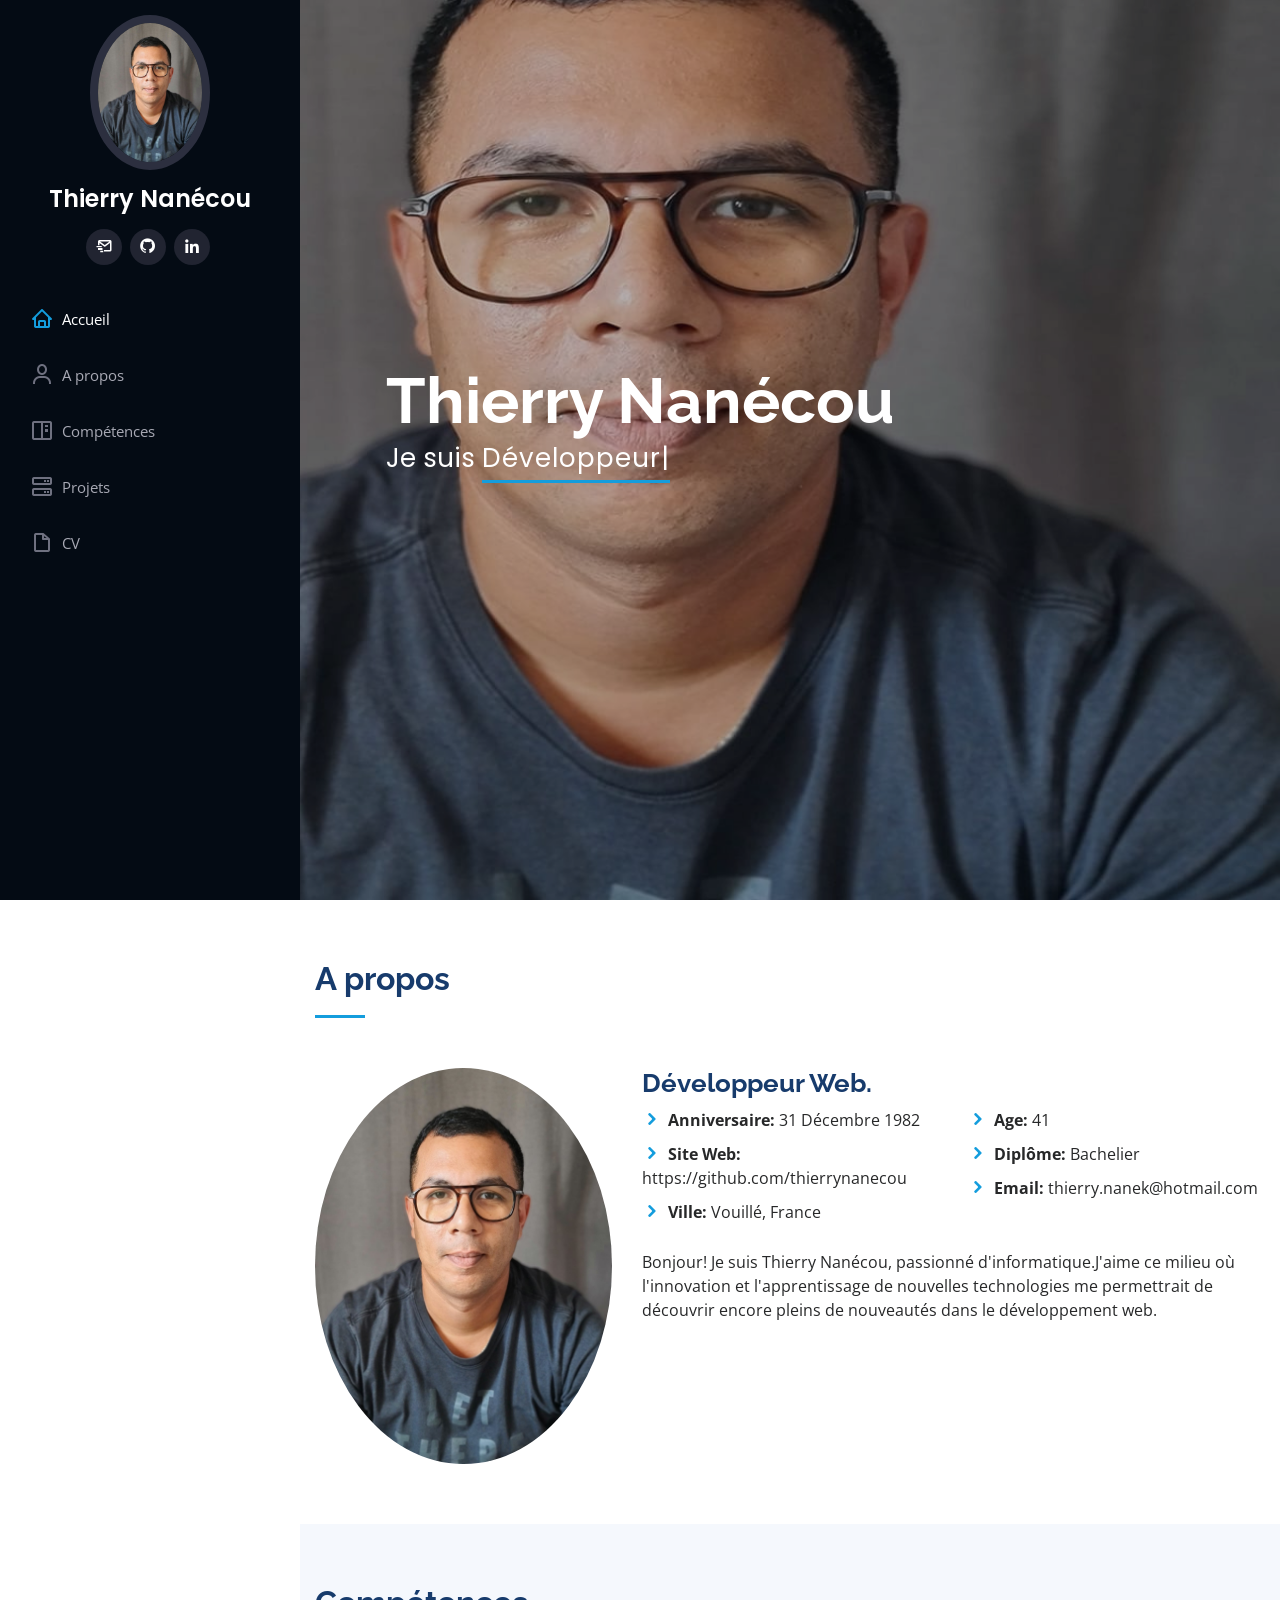
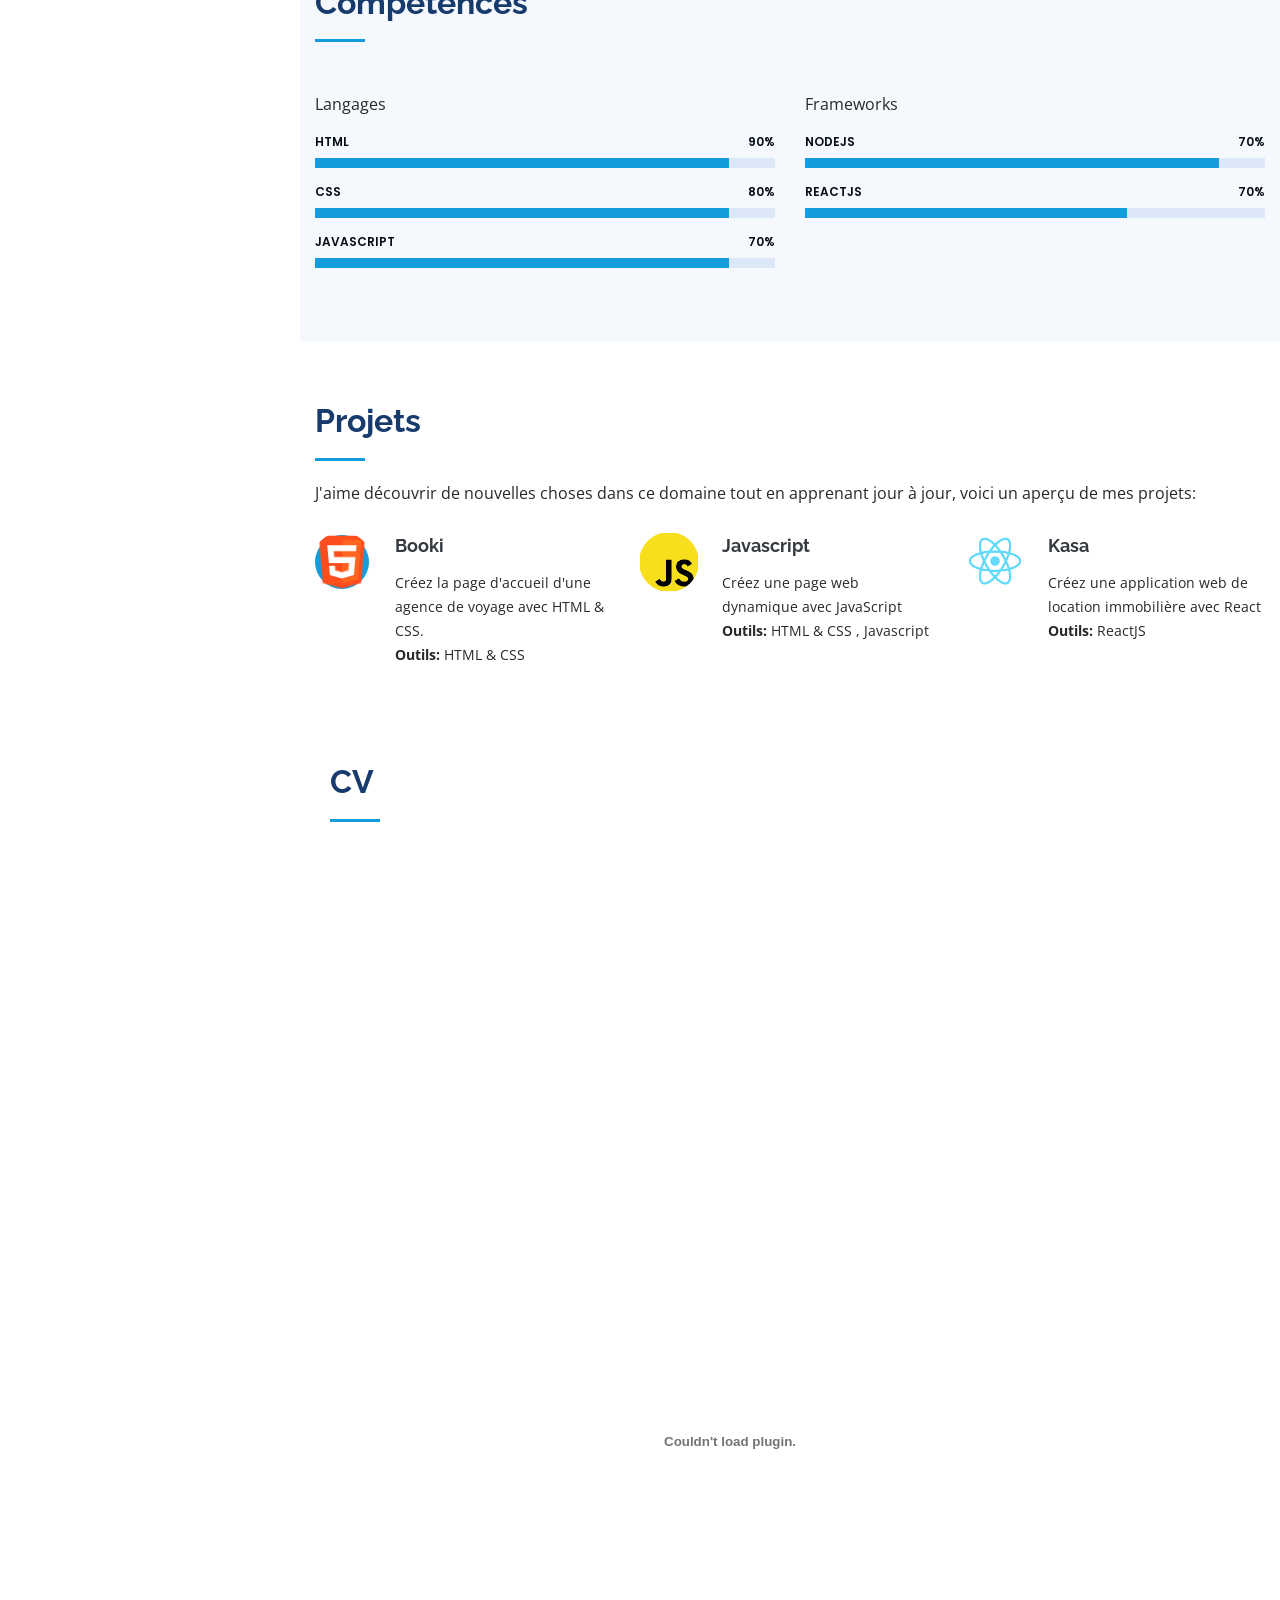
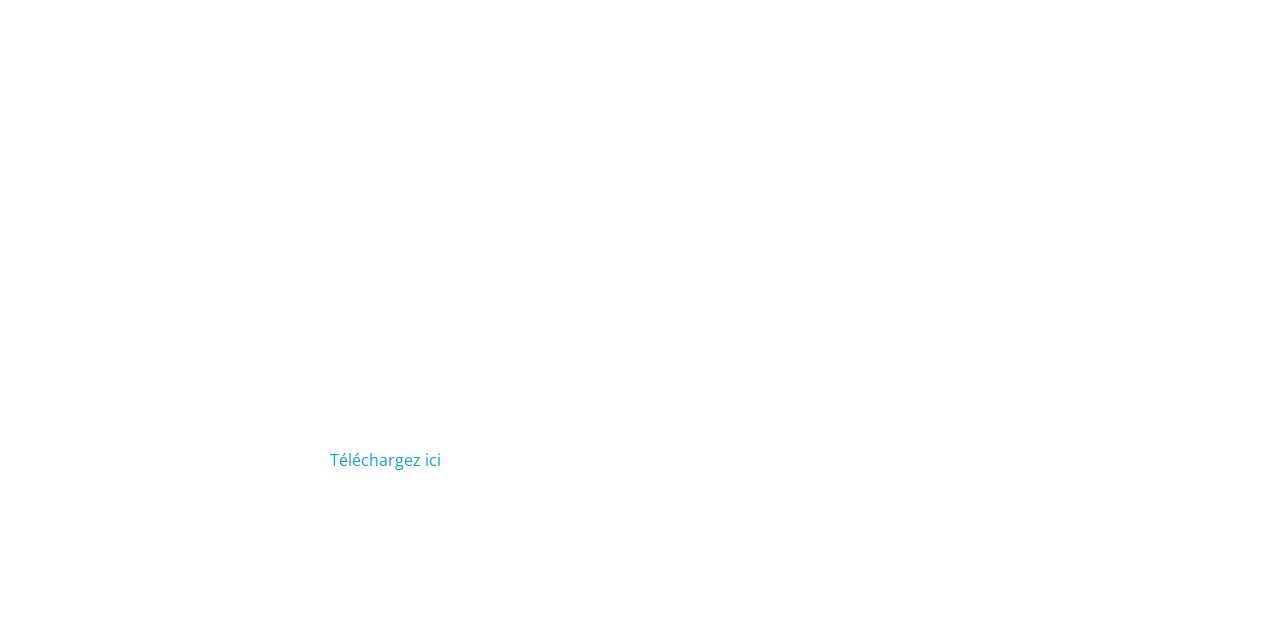
==== index.html @ a172c445 "Clean directory" ====
<!DOCTYPE html>
<html lang="fr">

<head>
  <meta charset="utf-8">
  <meta content="width=device-width, initial-scale=1.0" name="viewport">

  <title>Thierry Nanécou</title>
  <meta content="" name="description">
  <meta content="" name="keywords">

  <!-- Favicons -->
  <link href="assets/img/websvg.svg" rel="icon">
  <link href="assets/img/websiteicon.png" rel="apple-touch-icon">

  <!-- Google Fonts -->
  <link href="https://fonts.googleapis.com/css?family=Open+Sans:300,300i,400,400i,600,600i,700,700i|Raleway:300,300i,400,400i,500,500i,600,600i,700,700i|Poppins:300,300i,400,400i,500,500i,600,600i,700,700i" rel="stylesheet">

  <!-- Vendor CSS Files -->
  <link href="assets/vendor/bootstrap/css/bootstrap.min.css" rel="stylesheet">
  <link href="assets/vendor/icofont/icofont.min.css" rel="stylesheet">
  <link href="assets/vendor/boxicons/css/boxicons.min.css" rel="stylesheet">
  <link href="assets/vendor/venobox/venobox.css" rel="stylesheet">
  <link href="assets/vendor/owl.carousel/assets/owl.carousel.min.css" rel="stylesheet">
  <link href="assets/vendor/aos/aos.css" rel="stylesheet">

  <!-- Template Main CSS File -->
  <link href="assets/css/style.css" rel="stylesheet">


</head>

<body>

  <!-- ======= Mobile nav toggle button ======= -->
  <button type="button" class="mobile-nav-toggle d-xl-none"><i class="icofont-navigation-menu"></i></button>

  <!-- ======= Header ======= -->
  <header id="header">
    <div class="d-flex flex-column">

      <div class="profile">
        <img src="assets/img/photo-thierry.png" alt="" class="img-fluid rounded-circle">
        <h1 class="text-light"><a href="">Thierry Nanécou</a></h1>
        <div class="social-links mt-3 text-center">
          
          <a target="_blank" href="mailto:thierry.nanek@hotmail.com" class="instagram"><i class="bx bx-mail-send"></i></a>
          <a target="_blank" href="https://github.com/thierrynanecou" class="instagram"><i class="bx bxl-github"></i></a>
          <a target="_blank" href="www.linkedin.com/in/
          thierry-nanecou-5bab09167
          " class="linkedin"><i class="bx bxl-linkedin"></i></a>
        </div>
      </div>

      <nav class="nav-menu">
        <ul>
          <li class="active"><a href="#hero"><i class="bx bx-home"></i> <span>Accueil</span></a></li>
          <li><a href="#about"><i class="bx bx-user"></i> <span>A propos</span></a></li>
          <li><a href="#skills"><i class="bx bx-book-content"></i> <span>Compétences</span></a></li>
          <li><a href="#services"><i class="bx bx-server"></i> Projets</a></li>
          <li><a href="#resume"><i class="bx bx-file-blank"></i> <span>CV</span></a></li>

        </ul>
      </nav><!-- .nav-menu -->
      <button type="button" class="mobile-nav-toggle d-xl-none"><i class="icofont-navigation-menu"></i></button>

    </div>
  </header><!-- End Header -->

  <!-- ======= Hero Section ======= -->
  <section id="hero" class="d-flex flex-column justify-content-center align-items-center">
    <div class="hero-container" data-aos="fade-in">
      <h1>Thierry Nanécou</h1>
      <p>Je suis  <span class="typed" data-typed-items="Développeur"></span></p>
    </div>
  </section><!-- End Hero -->

  <main id="main">

    <!-- ======= About Section ======= -->
    <section id="about" class="about">
      <div class="container">

        <div class="section-title">
          <h2>A propos</h2>
          
        </div>

        <div class="row">
          <div class="col-lg-4" data-aos="fade-right">
            <img src="assets/img/photo-thierry.png" class="img-fluid" id="circleit" alt="">
          </div>
          <div class="col-lg-8 pt-4 pt-lg-0 content" data-aos="fade-left">
            <h3>Développeur Web.</h3>
         
            <div class="row">
              <div class="col-lg-6">
                <ul>
                  <li><i class="icofont-rounded-right"></i> <strong>Anniversaire:</strong> 31 Décembre 1982</li>
                  <li><i class="icofont-rounded-right"></i> <strong>Site Web:</strong> https://github.com/thierrynanecou </li>
                  <li><i class="icofont-rounded-right"></i> <strong>Ville:</strong> Vouillé, France</li>
                </ul>
              </div>
              <div class="col-lg-6">
                <ul>
                  <li><i class="icofont-rounded-right"></i> <strong>Age:</strong> 41</li>
                  <li><i class="icofont-rounded-right"></i> <strong>Diplôme:</strong> Bachelier</li>
                  <li><i class="icofont-rounded-right"></i> <strong>Email:</strong> thierry.nanek@hotmail.com</li>
                </ul>
              </div>
            </div>
            <p>Bonjour! Je suis Thierry Nanécou, passionné d'informatique.J'aime ce milieu où l'innovation et l'apprentissage de nouvelles technologies me permettrait de découvrir encore pleins de nouveautés dans le développement web.</p>
          </div>
        </div>

      </div>
    </section><!-- End About Section -->


    <!-- ======= Skills Section ======= -->
    <section id="skills" class="skills section-bg">
      <div class="container">

        <div class="section-title">
          <h2>Compétences</h2>
        </div>

        <div class="row skills-content">

          <div class="col-lg-6" data-aos="fade-up">
            <p>Langages</p>

            <div class="progress">
              <span class="skill">HTML <i class="val">90%</i></span>
              <div class="progress-bar-wrap">
                <div class="progress-bar" role="progressbar" aria-valuenow="90" aria-valuemin="0" aria-valuemax="100"></div>
              </div>
            </div>

            <div class="progress">
              <span class="skill">CSS <i class="val">80%</i></span>
              <div class="progress-bar-wrap">
                <div class="progress-bar" role="progressbar" aria-valuenow="90" aria-valuemin="0" aria-valuemax="100"></div>
              </div>
            </div>
            
            <div class="progress">
              <span class="skill">Javascript <i class="val">70%</i></span>
              <div class="progress-bar-wrap">
                <div class="progress-bar" role="progressbar" aria-valuenow="90" aria-valuemin="0" aria-valuemax="100"></div>
              </div>
            </div>

            
          </div>

          <div class="col-lg-6" data-aos="fade-up" data-aos-delay="100">
            <p>Frameworks</p>

            <div class="progress">
              <span class="skill">NodeJS <i class="val">70%</i></span>
              <div class="progress-bar-wrap">
                <div class="progress-bar" role="progressbar" aria-valuenow="90" aria-valuemin="0" aria-valuemax="100"></div>
              </div>
            </div>

            <div class="progress">
              <span class="skill">ReactJS <i class="val">70%</i></span>
              <div class="progress-bar-wrap">
                <div class="progress-bar" role="progressbar" aria-valuenow="70" aria-valuemin="0" aria-valuemax="100"></div>
              </div>
            </div>

           

          </div>

        </div>

      </div>
    </section><!-- End Skills Section -->

    <!-- ======= Services Section ======= -->
    <section id="services" class="services">
      <div class="container">

        <div class="section-title">
          <h2>Projets</h2>
          <p>J'aime découvrir de nouvelles choses dans ce domaine tout en apprenant jour à jour, voici un aperçu de mes projets:</p>
        </div>

        <div class="row">
          <div class="col-lg-4 col-md-6 icon-box" data-aos="fade-up">
            <div class="icon"><img src="./assets/img/projecticons/html.png" height="60px" width="60px"></div>
            <h4 class="title"><a target="_blank" href="https://github.com/thierrynanecou/Booki.git">Booki</a></h4>
            <p class="description">Créez la page d'accueil d'une agence de voyage avec HTML & CSS. 
              <br>
              <b>Outils:</b> HTML & CSS
              <br>
            </p>  

          </div>
          <div class="col-lg-4 col-md-6 icon-box" data-aos="fade-up" data-aos-delay="100">
            <div class="icon"><img src="./assets/img/projecticons/js.png" height="60px" width="60px"></div>
            <h4 class="title"><a target="_blank" href="https://github.com/thierrynanecou/SophieBluel.git">Javascript</a></h4>
            <p class="description">Créez une page web dynamique avec JavaScript
              <br>
              <b>Outils:</b> HTML & CSS , Javascript
              <br>
            </p>

          </div>
          <div class="col-lg-4 col-md-6 icon-box" data-aos="fade-up" data-aos-delay="500">
            <div class="icon"><img src="./assets/img/projecticons/react.png" height="60px" width="60px"></div>
            <h4 class="title"><a target="_blank" href="https://github.com/thierrynanecou/Kasa.git">Kasa</a></h4>
            <p class="description">Créez une application web de location immobilière avec React
              <br>
              <b>Outils:</b> ReactJS
              <br>
            </p>
          
          
          
          
        </div>

      </div>

     <!-- ======= Resume Section ======= -->
     <section id="resume" class="resume">
      <div class="container">

        <div class="section-title">
          <h2>CV</h2>
          <embed src="./assets/CV THIERRY.pdf" width="800px" height="1200px" />
          <p><a href="./assets/CV THIERRY.pdf" download="CV_THIERRY">Téléchargez ici</a></p>
        </div>
      </div>
    </section><!-- End Resume Section -->


  </main><!-- End #main -->

 

  <a href="#" class="back-to-top"><i class="icofont-simple-up"></i></a>

  <!-- Vendor JS Files -->
  <script src="assets/vendor/jquery/jquery.min.js"></script>
  <script src="assets/vendor/bootstrap/js/bootstrap.bundle.min.js"></script>
  <script src="assets/vendor/jquery.easing/jquery.easing.min.js"></script>
  <script src="assets/vendor/php-email-form/validate.js"></script>
  <script src="assets/vendor/waypoints/jquery.waypoints.min.js"></script>
  <script src="assets/vendor/counterup/counterup.min.js"></script>
  <script src="assets/vendor/isotope-layout/isotope.pkgd.min.js"></script>
  <script src="assets/vendor/venobox/venobox.min.js"></script>
  <script src="assets/vendor/owl.carousel/owl.carousel.min.js"></script>
  <script src="assets/vendor/typed.js/typed.min.js"></script>
  <script src="assets/vendor/aos/aos.js"></script>

  <!-- Template Main JS File -->
  <script src="assets/js/main.js"></script>

</body>

</html>
---- assets/css/style.css ----
/**
* Template Name: iPortfolio - v1.5.0
* Template URL: https://bootstrapmade.com/iportfolio-bootstrap-portfolio-websites-template/
* Author: BootstrapMade.com
* License: https://bootstrapmade.com/license/
*/

/*--------------------------------------------------------------
# General
--------------------------------------------------------------*/
body {
  font-family: "Open Sans", sans-serif;
  color: #272829;
}

.icon img{
  border-radius: 50%;
}

#circleit{
  border-radius: 50%;
}

a {
  color: #149ddd;
}

a:hover {
  color: #37b3ed;
  text-decoration: none;
}

h1, h2, h3, h4, h5, h6 {
  font-family: "Raleway", sans-serif;
}

/*--------------------------------------------------------------
# Back to top button
--------------------------------------------------------------*/
.back-to-top {
  position: fixed;
  display: none;
  width: 40px;
  height: 40px;
  border-radius: 50px;
  right: 15px;
  bottom: 15px;
  background: #149ddd;
  color: #fff;
  transition: display 0.5s ease-in-out;
  z-index: 99999;
}

.back-to-top i {
  font-size: 24px;
  position: absolute;
  top: 7px;
  left: 8px;
}

.back-to-top:hover {
  color: #fff;
  background: #2eafec;
  transition: background 0.2s ease-in-out;
}

/*--------------------------------------------------------------
# Header
--------------------------------------------------------------*/
#header {
  position: fixed;
  top: 0;
  left: 0;
  bottom: 0;
  width: 300px;
  transition: all ease-in-out 0.5s;
  z-index: 9997;
  transition: all 0.5s;
  padding: 0 15px;
  background: #040b14;
  overflow-y: auto;
}

#header .profile img {
  margin: 15px auto;
  display: block;
  width: 120px;
  border: 8px solid #2c2f3f;
}

#header .profile h1 {
  font-size: 24px;
  margin: 0;
  padding: 0;
  font-weight: 600;
  -moz-text-align-last: center;
  text-align-last: center;
  font-family: "Poppins", sans-serif;
}

#header .profile h1 a, #header .profile h1 a:hover {
  color: #fff;
  text-decoration: none;
}

#header .profile .social-links a {
  font-size: 18px;
  display: inline-block;
  background: #212431;
  color: #fff;
  line-height: 1;
  padding: 8px 0;
  margin-right: 4px;
  border-radius: 50%;
  text-align: center;
  width: 36px;
  height: 36px;
  transition: 0.3s;
}

#header .profile .social-links a:hover {
  background: #149ddd;
  color: #fff;
  text-decoration: none;
}

#main {
  margin-left: 300px;
}

@media (max-width: 1199px) {
  #header {
    left: -300px;
  }
  #main {
    margin-left: 0;
  }
}

/*--------------------------------------------------------------
# Navigation Menu
--------------------------------------------------------------*/
/* Desktop Navigation */
.nav-menu {
  padding-top: 30px;
}

.nav-menu * {
  margin: 0;
  padding: 0;
  list-style: none;
}

.nav-menu > ul > li {
  position: relative;
  white-space: nowrap;
}

.nav-menu a {
  display: flex;
  align-items: center;
  color: #a8a9b4;
  padding: 12px 15px;
  margin-bottom: 8px;
  transition: 0.3s;
  font-size: 15px;
}

.nav-menu a i {
  font-size: 24px;
  padding-right: 8px;
  color: #6f7180;
}

.nav-menu a:hover, .nav-menu .active > a, .nav-menu li:hover > a {
  text-decoration: none;
  color: #fff;
}

.nav-menu a:hover i, .nav-menu .active > a i, .nav-menu li:hover > a i {
  color: #149ddd;
}

/* Mobile Navigation */
.mobile-nav-toggle {
  position: fixed;
  right: 15px;
  top: 15px;
  z-index: 9998;
  border: 0;
  background: none;
  font-size: 24px;
  transition: all 0.4s;
  outline: none !important;
  line-height: 1;
  cursor: pointer;
  text-align: right;
}

.mobile-nav-toggle i {
  color: #149ddd;
}

.mobile-nav-active {
  overflow: hidden;
}

.mobile-nav-active #header {
  left: 0;
}

.mobile-nav-active .mobile-nav-toggle i {
  color: #fff;
}

/*--------------------------------------------------------------
# Hero Section
--------------------------------------------------------------*/
#hero {
  width: 100%;
  height: 100vh;
  background: url("../img/photo-thierry2.png") top center;
  background-position: center;
  background-repeat: no-repeat;
  background-size: cover;
}

#hero:before {
  content: "";
  background: rgba(5, 13, 24, 0.3);
  position: absolute;
  bottom: 0;
  top: 0;
  left: 0;
  right: 0;
  z-index: 1;
}

#hero .hero-container {
  position: relative;
  z-index: 2;
  min-width: 300px;
}

#hero h1 {
  margin: 0 0 10px 0;
  font-size: 64px;
  font-weight: 700;
  line-height: 56px;
  color: #fff;
}

#hero p {
  color: #fff;
  margin-bottom: 50px;
  font-size: 26px;
  font-family: "Poppins", sans-serif;
}

#hero p span {
  color: #fff;
  padding-bottom: 4px;
  letter-spacing: 1px;
  border-bottom: 3px solid #149ddd;
}

@media (min-width: 1024px) {
  #hero {
    background-attachment: fixed;
  }
}

@media (max-width: 768px) {
  #hero h1 {
    font-size: 28px;
    line-height: 36px;
  }
  #hero h2 {
    font-size: 18px;
    line-height: 24px;
    margin-bottom: 30px;
  }
}

/*--------------------------------------------------------------
# Sections General
--------------------------------------------------------------*/
section {
  padding: 60px 0;
  overflow: hidden;
}

.section-bg {
  background: #f5f8fd;
}

.section-title {
  padding-bottom: 30px;
}

.section-title h2 {
  font-size: 32px;
  font-weight: bold;
  margin-bottom: 20px;
  padding-bottom: 20px;
  position: relative;
  color: #173b6c;
}

.section-title h2::after {
  content: '';
  position: absolute;
  display: block;
  width: 50px;
  height: 3px;
  background: #149ddd;
  bottom: 0;
  left: 0;
}

.section-title p {
  margin-bottom: 0;
}

/*--------------------------------------------------------------
# About
--------------------------------------------------------------*/
.about .content h3 {
  font-weight: 700;
  font-size: 26px;
  color: #173b6c;
}

.about .content ul {
  list-style: none;
  padding: 0;
}

.about .content ul li {
  padding-bottom: 10px;
}

.about .content ul i {
  font-size: 20px;
  padding-right: 2px;
  color: #149ddd;
}

.about .content p:last-child {
  margin-bottom: 0;
}

/*--------------------------------------------------------------
# Facts
--------------------------------------------------------------*/
.facts {
  padding-bottom: 30px;
}

.facts .count-box {
  padding: 30px;
  width: 100%;
}

.facts .count-box i {
  display: block;
  font-size: 44px;
  color: #149ddd;
  float: left;
}

.facts .count-box span {
  font-size: 48px;
  line-height: 40px;
  display: block;
  font-weight: 700;
  color: #050d18;
  margin-left: 60px;
}

.facts .count-box p {
  padding: 15px 0 0 0;
  margin: 0 0 0 60px;
  font-family: "Raleway", sans-serif;
  font-size: 14px;
  color: #122f57;
}

.facts .count-box a {
  font-weight: 600;
  display: block;
  margin-top: 20px;
  color: #122f57;
  font-size: 15px;
  font-family: "Poppins", sans-serif;
  transition: ease-in-out 0.3s;
}

.facts .count-box a:hover {
  color: #1f5297;
}

/*--------------------------------------------------------------
# Akills
--------------------------------------------------------------*/
.skills .progress {
  height: 50px;
  display: block;
  background: none;
}

.skills .progress .skill {
  padding: 10px 0;
  margin: 0 0 6px 0;
  text-transform: uppercase;
  display: block;
  font-weight: 600;
  font-family: "Poppins", sans-serif;
  color: #050d18;
}

.skills .progress .skill .val {
  float: right;
  font-style: normal;
}

.skills .progress-bar-wrap {
  background: #dce8f8;
}

.skills .progress-bar {
  width: 1px;
  height: 10px;
  transition: .9s;
  background-color: #149ddd;
}

/*--------------------------------------------------------------
# Resume
--------------------------------------------------------------*/
.resume .resume-title {
  font-size: 26px;
  font-weight: 700;
  margin-top: 20px;
  margin-bottom: 20px;
  color: #050d18;
}

.resume .resume-item {
  padding: 0 0 20px 20px;
  margin-top: -2px;
  border-left: 2px solid #1f5297;
  position: relative;
}

.resume .resume-item h4 {
  line-height: 18px;
  font-size: 18px;
  font-weight: 600;
  text-transform: uppercase;
  font-family: "Poppins", sans-serif;
  color: #050d18;
  margin-bottom: 10px;
}

.resume .resume-item h5 {
  font-size: 16px;
  background: #e4edf9;
  padding: 5px 15px;
  display: inline-block;
  font-weight: 600;
  margin-bottom: 10px;
}

.resume .resume-item ul {
  padding-left: 20px;
}

.resume .resume-item ul li {
  padding-bottom: 10px;
}

.resume .resume-item:last-child {
  padding-bottom: 0;
}

.resume .resume-item::before {
  content: "";
  position: absolute;
  width: 16px;
  height: 16px;
  border-radius: 50px;
  left: -9px;
  top: 0;
  background: #fff;
  border: 2px solid #1f5297;
}

/*--------------------------------------------------------------
# Portfolio
--------------------------------------------------------------*/
.portfolio .portfolio-item {
  margin-bottom: 30px;
}

.portfolio #portfolio-flters {
  padding: 0;
  margin: 0 auto 35px auto;
  list-style: none;
  text-align: center;
  background: #fff;
  border-radius: 50px;
  padding: 2px 15px;
}

.portfolio #portfolio-flters li {
  cursor: pointer;
  display: inline-block;
  padding: 10px 15px 8px 15px;
  font-size: 14px;
  font-weight: 600;
  line-height: 1;
  text-transform: uppercase;
  color: #272829;
  margin-bottom: 5px;
  transition: all 0.3s ease-in-out;
}

.portfolio #portfolio-flters li:hover, .portfolio #portfolio-flters li.filter-active {
  color: #149ddd;
}

.portfolio #portfolio-flters li:last-child {
  margin-right: 0;
}

.portfolio .portfolio-wrap {
  transition: 0.3s;
  position: relative;
  overflow: hidden;
  z-index: 1;
}

.portfolio .portfolio-wrap::before {
  content: "";
  background: rgba(255, 255, 255, 0.5);
  position: absolute;
  left: 0;
  right: 0;
  top: 0;
  bottom: 0;
  transition: all ease-in-out 0.3s;
  z-index: 2;
  opacity: 0;
}

.portfolio .portfolio-wrap .portfolio-links {
  opacity: 1;
  left: 0;
  right: 0;
  bottom: -60px;
  z-index: 3;
  position: absolute;
  transition: all ease-in-out 0.3s;
  display: flex;
  justify-content: center;
}

.portfolio .portfolio-wrap .portfolio-links a {
  color: #fff;
  font-size: 28px;
  text-align: center;
  background: rgba(20, 157, 221, 0.75);
  transition: 0.3s;
  width: 50%;
}

.portfolio .portfolio-wrap .portfolio-links a:hover {
  background: rgba(20, 157, 221, 0.95);
}

.portfolio .portfolio-wrap .portfolio-links a + a {
  border-left: 1px solid #37b3ed;
}

.portfolio .portfolio-wrap:hover::before {
  top: 0;
  left: 0;
  right: 0;
  bottom: 0;
  opacity: 1;
}

.portfolio .portfolio-wrap:hover .portfolio-links {
  opacity: 1;
  bottom: 0;
}

/*--------------------------------------------------------------
# Services
--------------------------------------------------------------*/
.services .icon-box {
  margin-bottom: 20px;
}

.services .icon {
  float: left;
  display: flex;
  align-items: center;
  justify-content: center;
  width: 54px;
  height: 54px;
  background: #149ddd;
  border-radius: 50%;
  transition: 0.5s;
  border: 1px solid #149ddd;
}

.services .icon i {
  color: #fff;
  font-size: 24px;
}

.services .icon-box:hover .icon {
  background: #fff;
}

.services .icon-box:hover .icon i {
  color: #149ddd;
}

.services .title {
  margin-left: 80px;
  font-weight: 700;
  margin-bottom: 15px;
  font-size: 18px;
}

.services .title a {
  color: #343a40;
}

.services .title a:hover {
  color: #149ddd;
}

.services .description {
  margin-left: 80px;
  line-height: 24px;
  font-size: 14px;
}

/*--------------------------------------------------------------
# Testimonials
--------------------------------------------------------------*/
.testimonials .testimonial-item {
  box-sizing: content-box;
  text-align: center;
  min-height: 320px;
}

.testimonials .testimonial-item .testimonial-img {
  width: 90px;
  border-radius: 50%;
  margin: 0 auto;
}

.testimonials .testimonial-item h3 {
  font-size: 18px;
  font-weight: bold;
  margin: 10px 0 5px 0;
  color: #111;
}

.testimonials .testimonial-item h4 {
  font-size: 14px;
  color: #999;
  margin: 0;
}

.testimonials .testimonial-item .quote-icon-left, .testimonials .testimonial-item .quote-icon-right {
  color: #c3e8fa;
  font-size: 26px;
}

.testimonials .testimonial-item .quote-icon-left {
  display: inline-block;
  left: -5px;
  position: relative;
}

.testimonials .testimonial-item .quote-icon-right {
  display: inline-block;
  right: -5px;
  position: relative;
  top: 10px;
}

.testimonials .testimonial-item p {
  font-style: italic;
  margin: 0 15px 15px 15px;
  padding: 20px;
  background: #fff;
  position: relative;
  margin-bottom: 35px;
  border-radius: 6px;
  box-shadow: 0px 2px 15px rgba(0, 0, 0, 0.1);
}

.testimonials .testimonial-item p::after {
  content: "";
  width: 0;
  height: 0;
  border-top: 20px solid #fff;
  border-right: 20px solid transparent;
  border-left: 20px solid transparent;
  position: absolute;
  bottom: -20px;
  left: calc(50% - 20px);
}

.testimonials .owl-nav, .testimonials .owl-dots {
  margin-top: 5px;
  text-align: center;
}

.testimonials .owl-dot {
  display: inline-block;
  margin: 0 5px;
  width: 12px;
  height: 12px;
  border-radius: 50%;
  background-color: #ddd !important;
}

.testimonials .owl-dot.active {
  background-color: #149ddd !important;
}

@media (max-width: 767px) {
  .testimonials {
    margin: 30px 10px;
  }
}

/*--------------------------------------------------------------
# Contact
--------------------------------------------------------------*/
.contact {
  padding-bottom: 130px;
}

.contact .info {
  padding: 30px;
  background: #fff;
  width: 100%;
  box-shadow: 0 0 24px 0 rgba(0, 0, 0, 0.12);
}

.contact .info i {
  font-size: 20px;
  color: #149ddd;
  float: left;
  width: 44px;
  height: 44px;
  background: #dff3fc;
  display: flex;
  justify-content: center;
  align-items: center;
  border-radius: 50px;
  transition: all 0.3s ease-in-out;
}

.contact .info h4 {
  padding: 0 0 0 60px;
  font-size: 22px;
  font-weight: 600;
  margin-bottom: 5px;
  color: #050d18;
}

.contact .info p {
  padding: 0 0 10px 60px;
  margin-bottom: 20px;
  font-size: 14px;
  color: #173b6c;
}

.contact .info .email p {
  padding-top: 5px;
}

.contact .info .social-links {
  padding-left: 60px;
}

.contact .info .social-links a {
  font-size: 18px;
  display: inline-block;
  background: #333;
  color: #fff;
  line-height: 1;
  padding: 8px 0;
  border-radius: 50%;
  text-align: center;
  width: 36px;
  height: 36px;
  transition: 0.3s;
  margin-right: 10px;
}

.contact .info .social-links a:hover {
  background: #149ddd;
  color: #fff;
}

.contact .info .email:hover i, .contact .info .address:hover i, .contact .info .phone:hover i {
  background: #149ddd;
  color: #fff;
}

.contact .php-email-form {
  width: 100%;
  padding: 30px;
  background: #fff;
  box-shadow: 0 0 24px 0 rgba(0, 0, 0, 0.12);
}

.contact .php-email-form .form-group {
  padding-bottom: 8px;
}

.contact .php-email-form .validate {
  display: none;
  color: red;
  margin: 0 0 15px 0;
  font-weight: 400;
  font-size: 13px;
}

.contact .php-email-form .error-message {
  display: none;
  color: #fff;
  background: #ed3c0d;
  text-align: left;
  padding: 15px;
  font-weight: 600;
}

.contact .php-email-form .error-message br + br {
  margin-top: 25px;
}

.contact .php-email-form .sent-message {
  display: none;
  color: #fff;
  background: #18d26e;
  text-align: center;
  padding: 15px;
  font-weight: 600;
}

.contact .php-email-form .loading {
  display: none;
  background: #fff;
  text-align: center;
  padding: 15px;
}

.contact .php-email-form .loading:before {
  content: "";
  display: inline-block;
  border-radius: 50%;
  width: 24px;
  height: 24px;
  margin: 0 10px -6px 0;
  border: 3px solid #18d26e;
  border-top-color: #eee;
  -webkit-animation: animate-loading 1s linear infinite;
  animation: animate-loading 1s linear infinite;
}

.contact .php-email-form input, .contact .php-email-form textarea {
  border-radius: 0;
  box-shadow: none;
  font-size: 14px;
}

.contact .php-email-form input {
  height: 44px;
}

.contact .php-email-form textarea {
  padding: 10px 12px;
}

.contact .php-email-form button[type="submit"] {
  background: #149ddd;
  border: 0;
  padding: 10px 24px;
  color: #fff;
  transition: 0.4s;
  border-radius: 4px;
}

.contact .php-email-form button[type="submit"]:hover {
  background: #37b3ed;
}

@-webkit-keyframes animate-loading {
  0% {
    transform: rotate(0deg);
  }
  100% {
    transform: rotate(360deg);
  }
}

@keyframes animate-loading {
  0% {
    transform: rotate(0deg);
  }
  100% {
    transform: rotate(360deg);
  }
}

/*--------------------------------------------------------------
# Breadcrumbs
--------------------------------------------------------------*/
.breadcrumbs {
  padding: 20px 0;
  background: #f9f9f9;
}

.breadcrumbs h2 {
  font-size: 26px;
  font-weight: 300;
}

.breadcrumbs ol {
  display: flex;
  flex-wrap: wrap;
  list-style: none;
  padding: 0;
  margin: 0;
  font-size: 15px;
}

.breadcrumbs ol li + li {
  padding-left: 10px;
}

.breadcrumbs ol li + li::before {
  display: inline-block;
  padding-right: 10px;
  color: #0e2442;
  content: "/";
}

@media (max-width: 768px) {
  .breadcrumbs .d-flex {
    display: block !important;
  }
  .breadcrumbs ol {
    display: block;
  }
  .breadcrumbs ol li {
    display: inline-block;
  }
}

/*--------------------------------------------------------------
# Portfolio Details
--------------------------------------------------------------*/
.portfolio-details {
  padding-top: 40px;
}

.portfolio-details .portfolio-details-container {
  position: relative;
}

.portfolio-details .portfolio-details-carousel {
  position: relative;
  z-index: 1;
}

.portfolio-details .portfolio-details-carousel .owl-nav, .portfolio-details .portfolio-details-carousel .owl-dots {
  margin-top: 5px;
  text-align: left;
}

.portfolio-details .portfolio-details-carousel .owl-dot {
  display: inline-block;
  margin: 0 10px 0 0;
  width: 12px;
  height: 12px;
  border-radius: 50%;
  background-color: #ddd !important;
}

.portfolio-details .portfolio-details-carousel .owl-dot.active {
  background-color: #149ddd !important;
}

.portfolio-details .portfolio-info {
  padding: 30px;
  position: absolute;
  right: 0;
  bottom: -70px;
  background: #fff;
  box-shadow: 0px 2px 15px rgba(0, 0, 0, 0.1);
  z-index: 2;
}

.portfolio-details .portfolio-info h3 {
  font-size: 22px;
  font-weight: 400;
  margin-bottom: 20px;
  padding-bottom: 20px;
  border-bottom: 1px solid #eee;
}

.portfolio-details .portfolio-info ul {
  list-style: none;
  padding: 0;
  font-size: 15px;
}

.portfolio-details .portfolio-info ul li + li {
  margin-top: 10px;
}

.portfolio-details .portfolio-description {
  padding-top: 50px;
}

.portfolio-details .portfolio-description h2 {
  width: 50%;
  font-size: 26px;
  font-weight: 400;
  margin-bottom: 20px;
}

.portfolio-details .portfolio-description p {
  padding: 0;
}

@media (max-width: 768px) {
  .portfolio-details .portfolio-description h2 {
    width: 100%;
  }
  .portfolio-details .portfolio-info {
    position: static;
    margin-top: 30px;
  }
}

/*--------------------------------------------------------------
# Footer
--------------------------------------------------------------*/
#footer {
  padding: 15px;
  color: #f4f6fd;
  font-size: 14px;
  position: fixed;
  left: 0;
  bottom: 0;
  width: 300px;
  z-index: 9999;
  background: #040b14;
}

#footer .copyright {
  text-align: center;
}

#footer .credits {
  padding-top: 5px;
  text-align: center;
  font-size: 13px;
  color: #eaebf0;
}

@media (max-width: 1199px) {
  #footer {
    position: static;
    width: auto;
    padding-right: 20px 15px;
  }
}
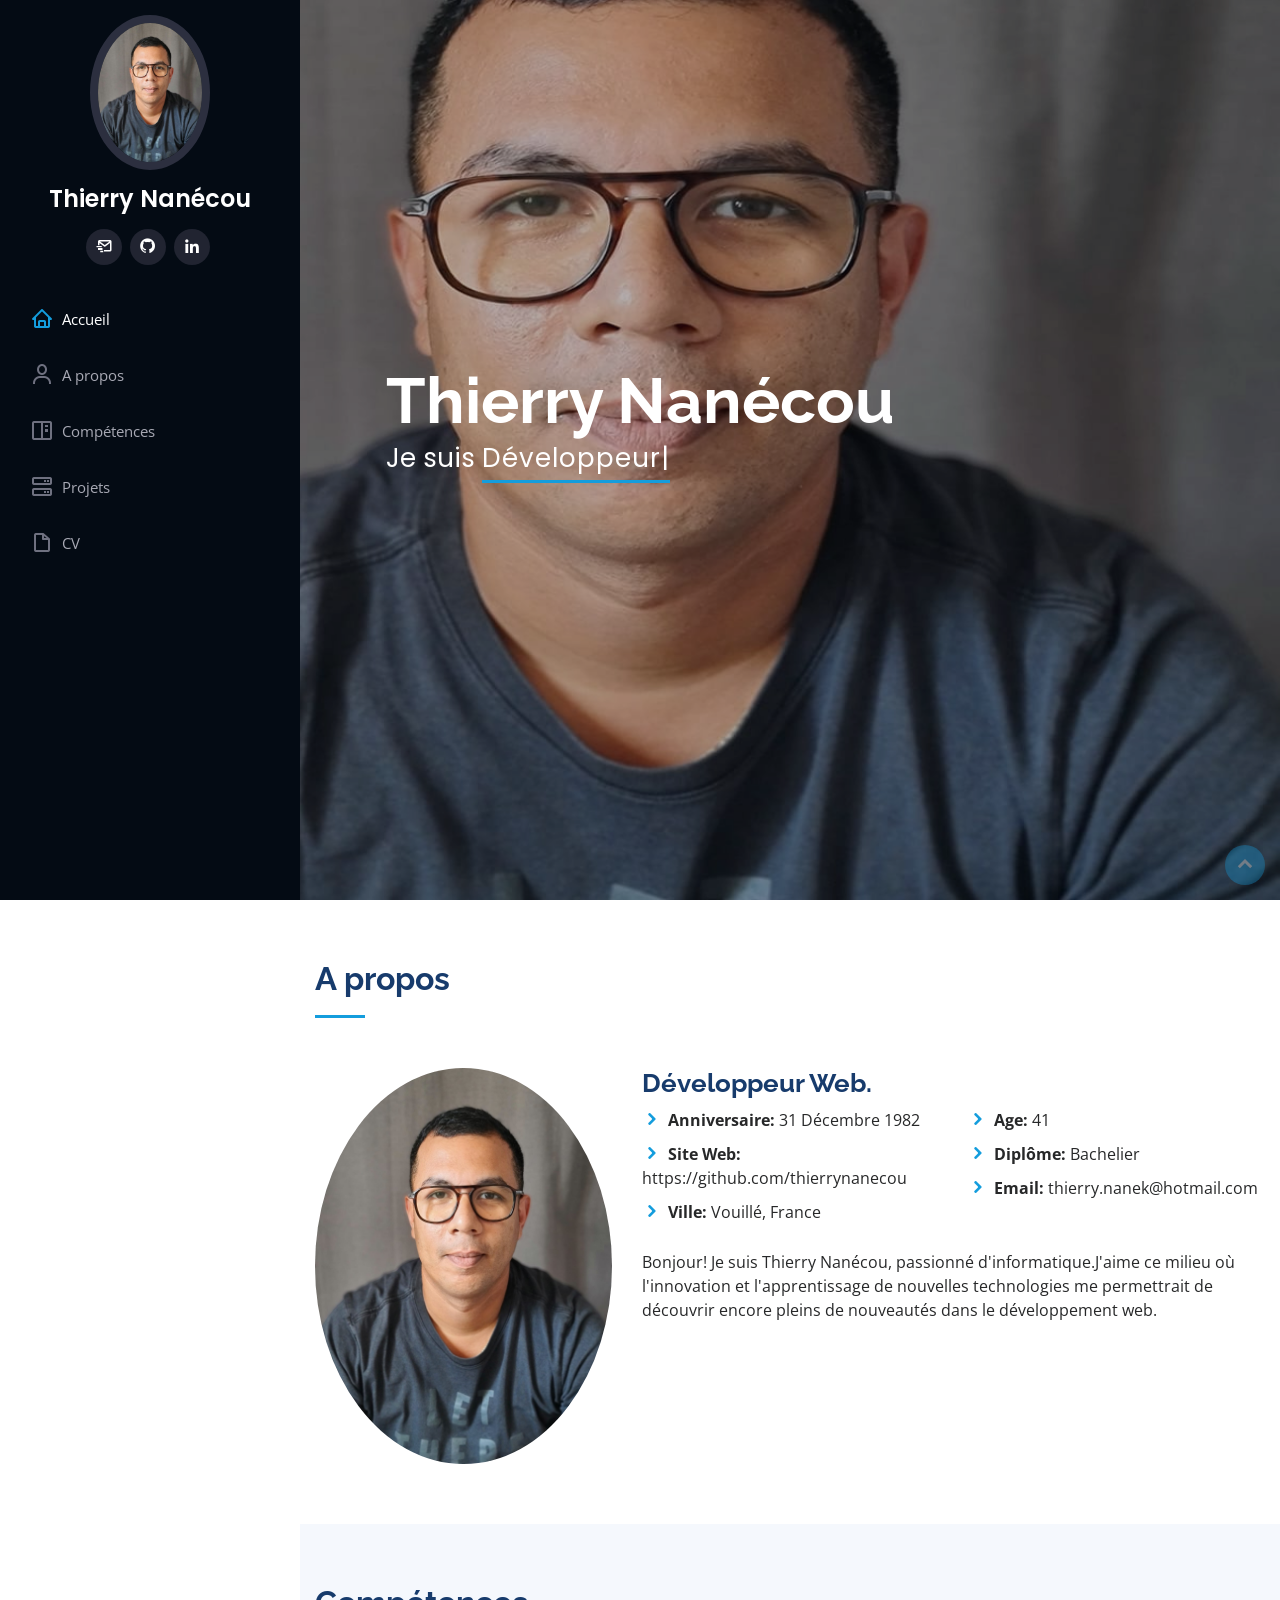
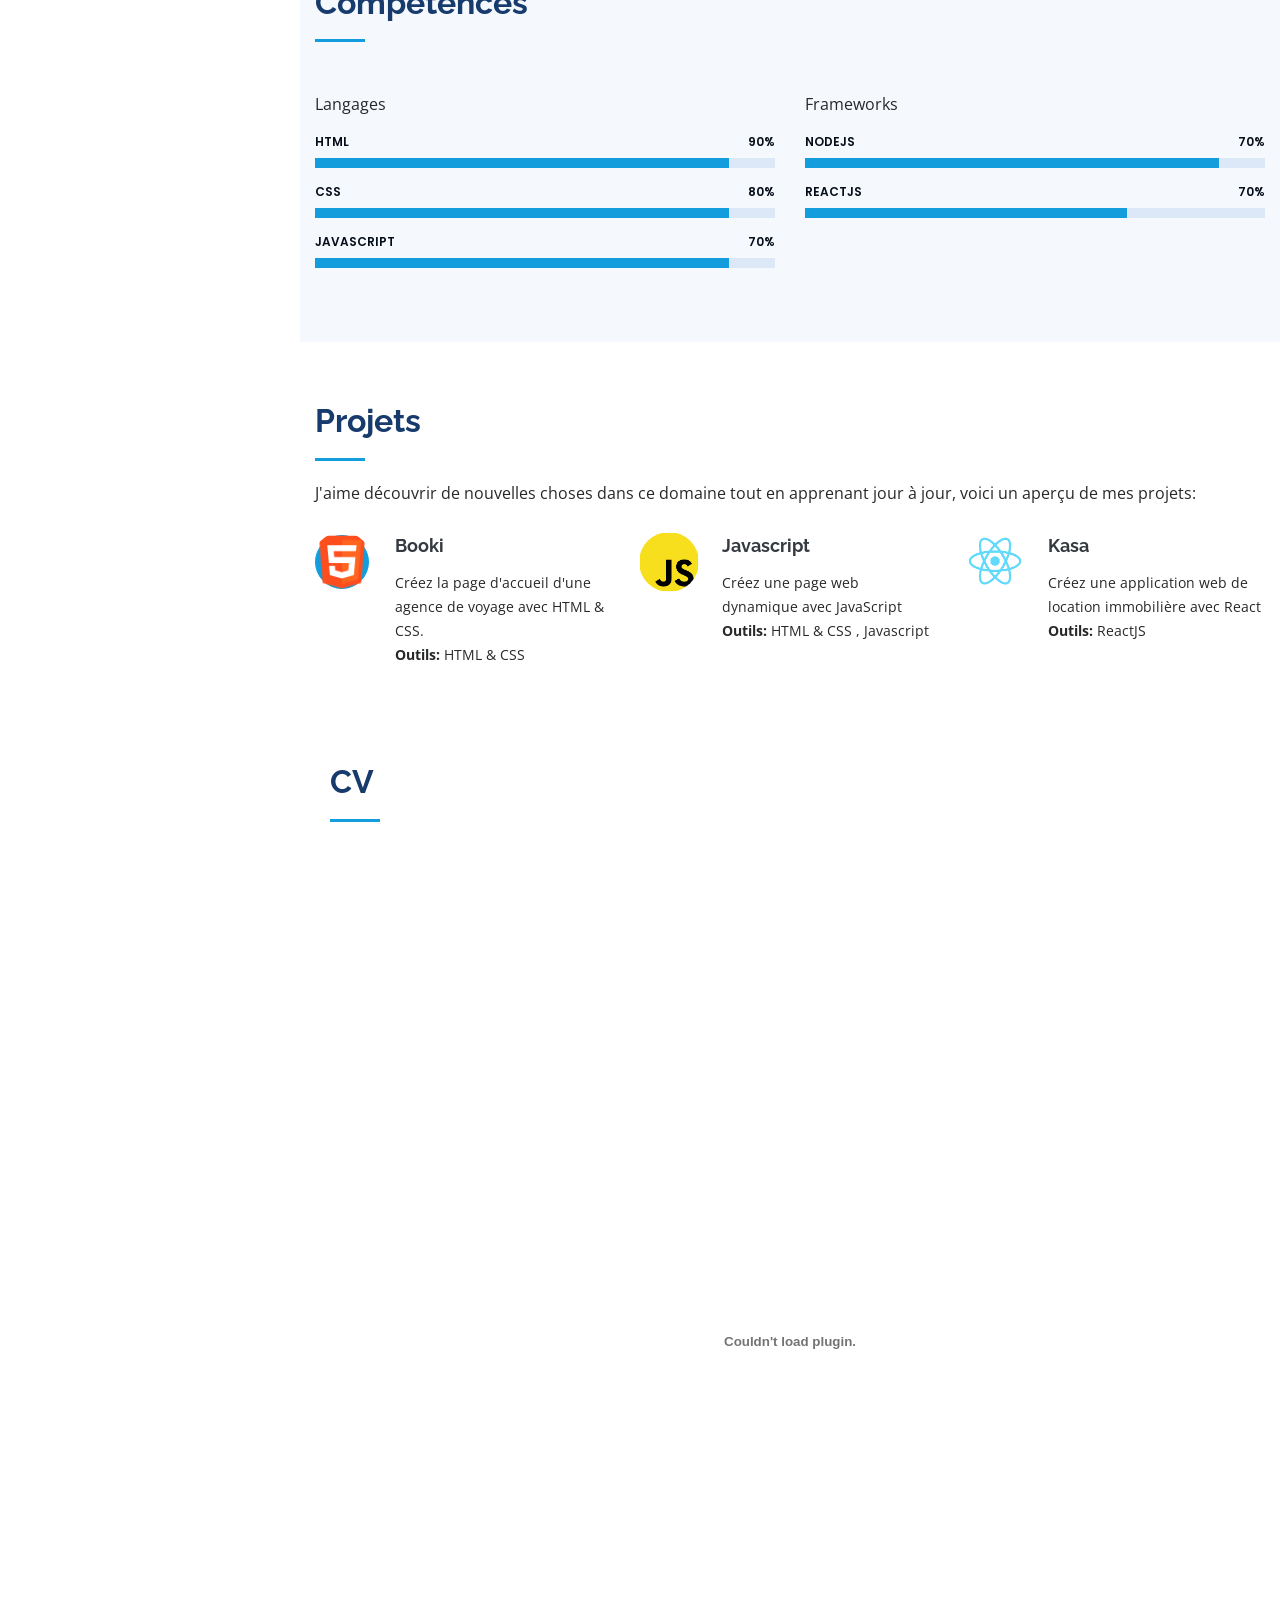
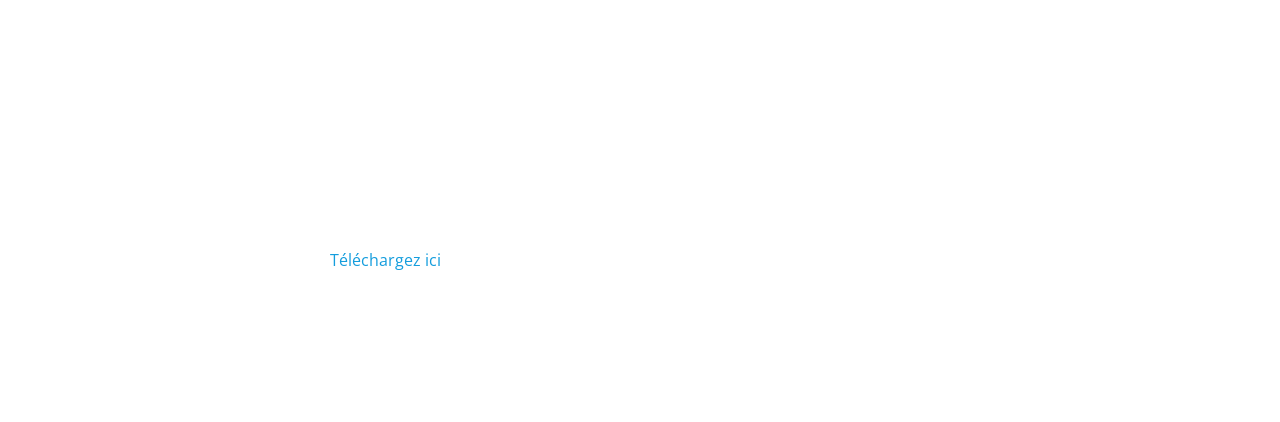
==== commit 3f1c7328: "Responsive" ====
--- a/index.html
+++ b/index.html
@@ -192,7 +192,7 @@
         <div class="row">
           <div class="col-lg-4 col-md-6 icon-box" data-aos="fade-up">
             <div class="icon"><img src="./assets/img/projecticons/html.png" height="60px" width="60px"></div>
-            <h4 class="title"><a target="_blank" href="https://github.com/thierrynanecou/Booki.git">Booki</a></h4>
+            <h4 class="title"><a target="_blank" href="https://thierrynanecou.github.io/Booki/">Booki</a></h4>
             <p class="description">Créez la page d'accueil d'une agence de voyage avec HTML & CSS. 
               <br>
               <b>Outils:</b> HTML & CSS
@@ -232,7 +232,7 @@
 
         <div class="section-title">
           <h2>CV</h2>
-          <embed src="./assets/CV THIERRY.pdf" width="800px" height="1200px" />
+          <embed src="./assets/CV THIERRY.pdf" width="100%" height="1000px" />
           <p><a href="./assets/CV THIERRY.pdf" download="CV_THIERRY">Téléchargez ici</a></p>
         </div>
       </div>
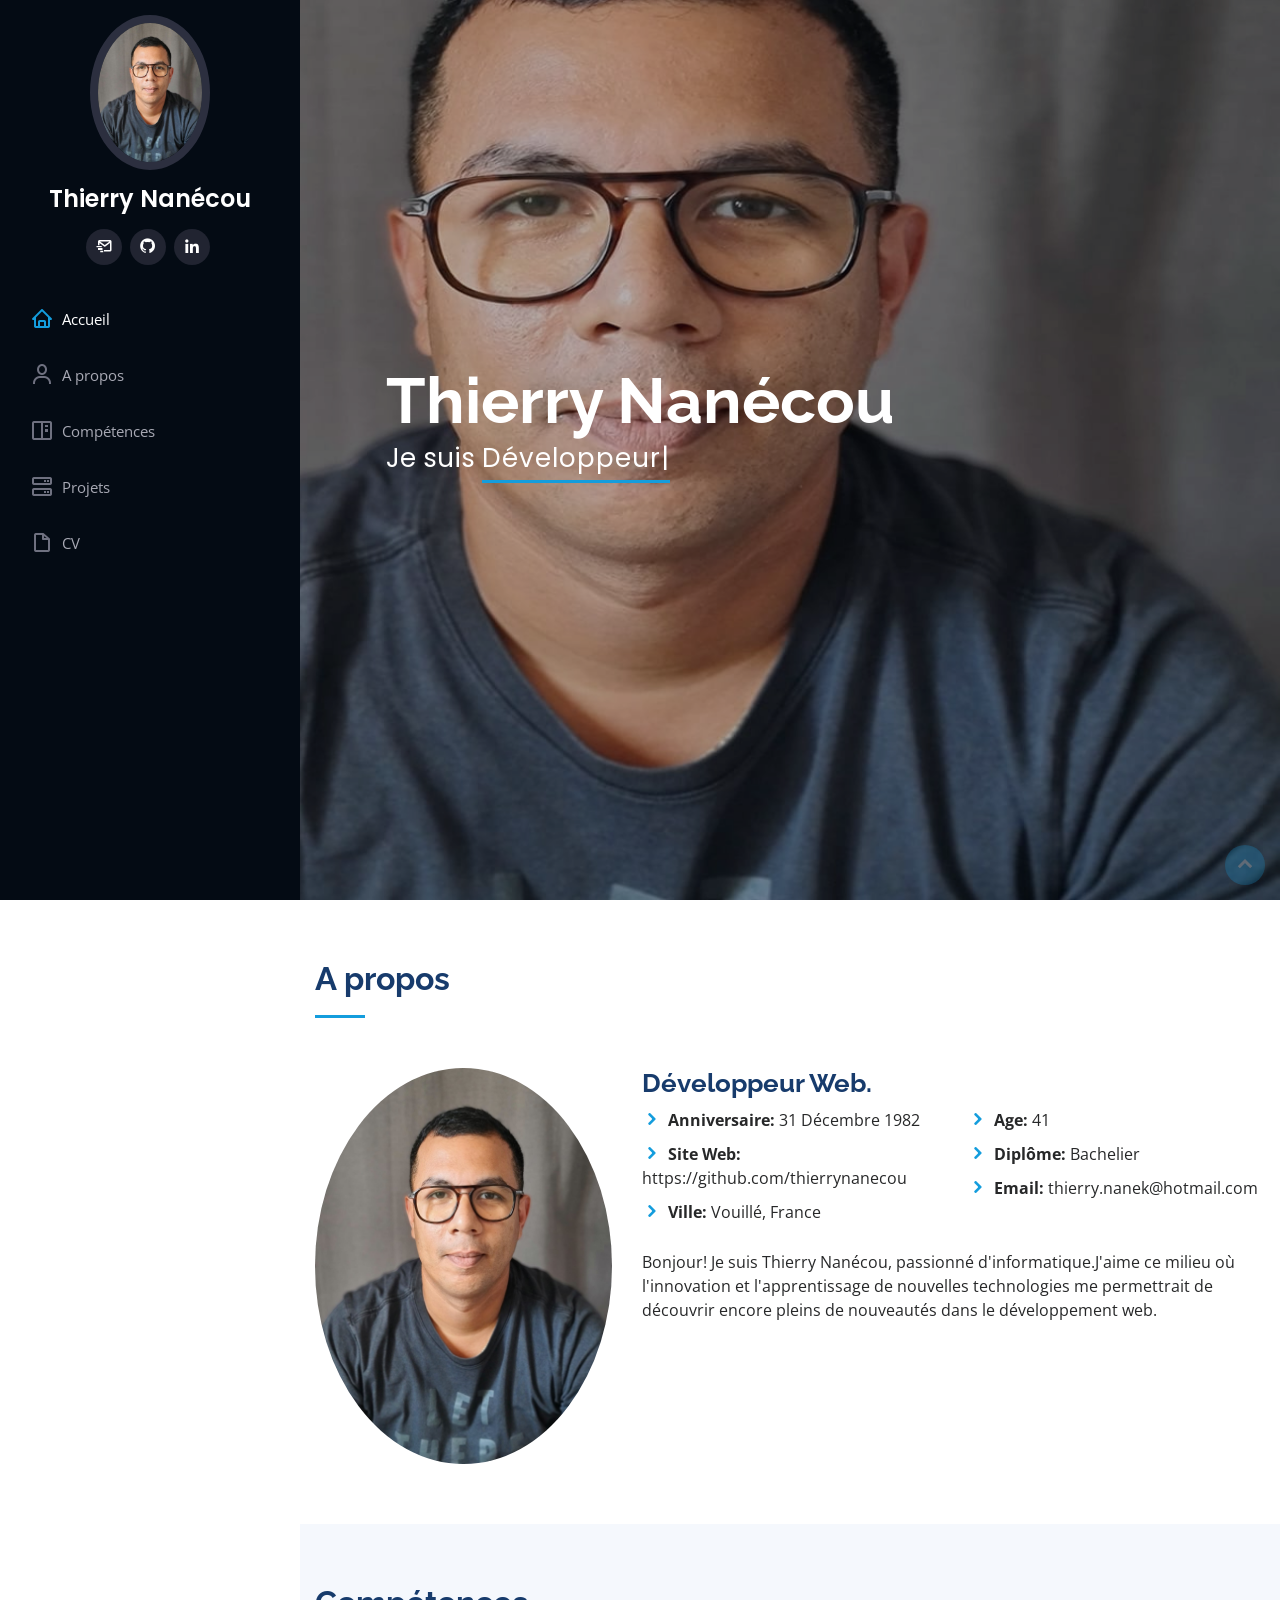
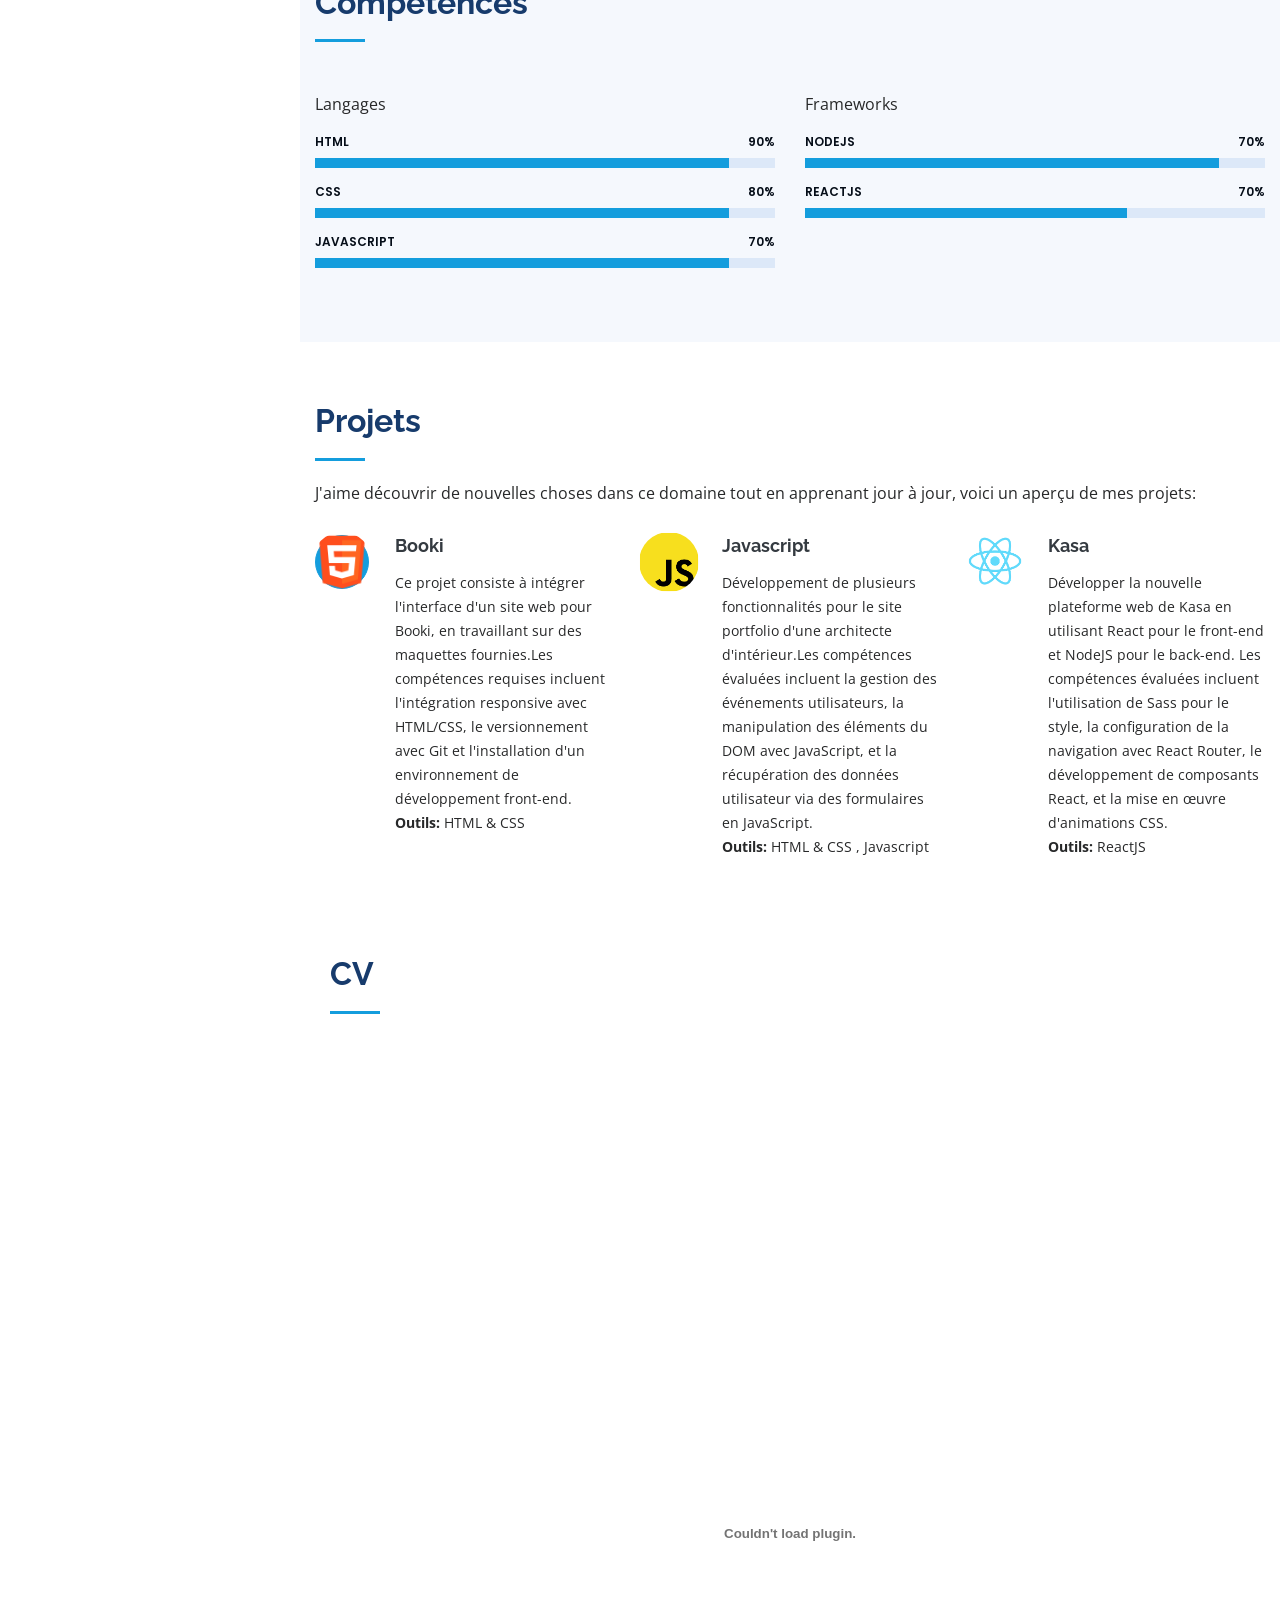
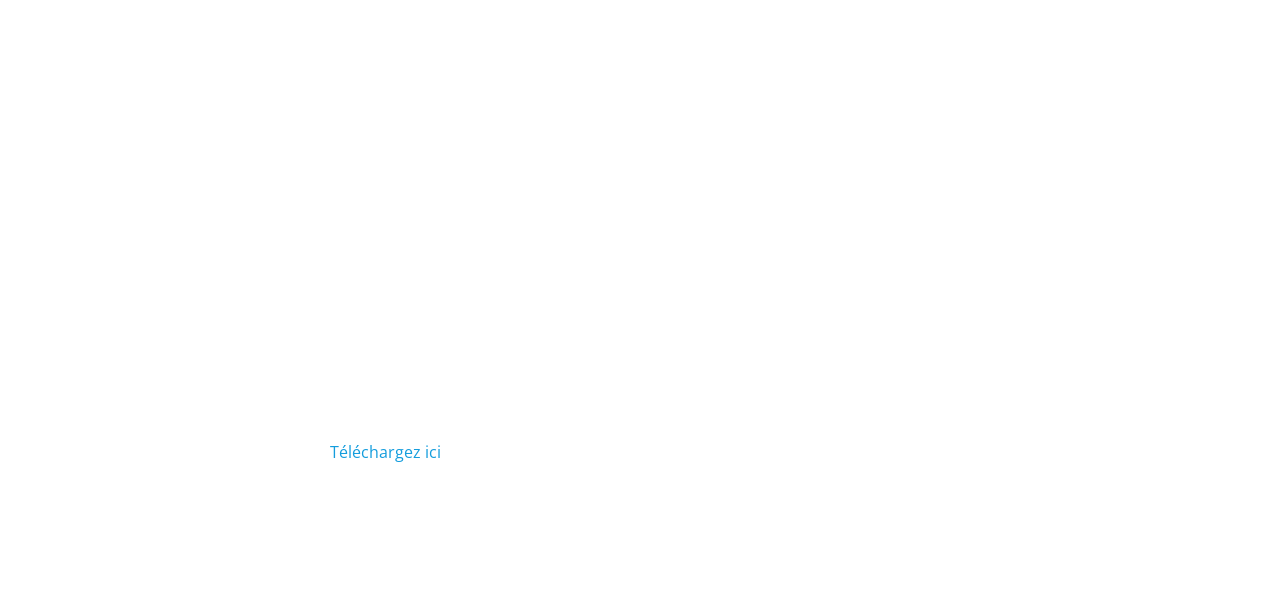
==== commit 1ec060fc: "lien github" ====
--- a/index.html
+++ b/index.html
@@ -193,7 +193,7 @@
           <div class="col-lg-4 col-md-6 icon-box" data-aos="fade-up">
             <div class="icon"><img src="./assets/img/projecticons/html.png" height="60px" width="60px"></div>
             <h4 class="title"><a target="_blank" href="https://thierrynanecou.github.io/Booki/">Booki</a></h4>
-            <p class="description">Créez la page d'accueil d'une agence de voyage avec HTML & CSS. 
+            <p class="description">Ce projet consiste à intégrer l'interface d'un site web pour Booki, en travaillant sur des maquettes fournies.Les compétences requises incluent l'intégration responsive avec HTML/CSS, le versionnement avec Git et l'installation d'un environnement de développement front-end. 
               <br>
               <b>Outils:</b> HTML & CSS
               <br>
@@ -202,8 +202,8 @@
           </div>
           <div class="col-lg-4 col-md-6 icon-box" data-aos="fade-up" data-aos-delay="100">
             <div class="icon"><img src="./assets/img/projecticons/js.png" height="60px" width="60px"></div>
-            <h4 class="title"><a target="_blank" href="https://github.com/thierrynanecou/SophieBluel.git">Javascript</a></h4>
-            <p class="description">Créez une page web dynamique avec JavaScript
+            <h4 class="title"><a target="_blank" href="https://thierrynanecou.github.io/SophieBluel/">Javascript</a></h4>
+            <p class="description">Développement de plusieurs fonctionnalités pour le site portfolio d'une architecte d'intérieur.Les compétences évaluées incluent la gestion des événements utilisateurs, la manipulation des éléments du DOM avec JavaScript, et la récupération des données utilisateur via des formulaires en JavaScript.
               <br>
               <b>Outils:</b> HTML & CSS , Javascript
               <br>
@@ -213,7 +213,7 @@
           <div class="col-lg-4 col-md-6 icon-box" data-aos="fade-up" data-aos-delay="500">
             <div class="icon"><img src="./assets/img/projecticons/react.png" height="60px" width="60px"></div>
             <h4 class="title"><a target="_blank" href="https://github.com/thierrynanecou/Kasa.git">Kasa</a></h4>
-            <p class="description">Créez une application web de location immobilière avec React
+            <p class="description">Développer la nouvelle plateforme web de Kasa en utilisant React pour le front-end et NodeJS pour le back-end. Les compétences évaluées incluent l'utilisation de Sass pour le style, la configuration de la navigation avec React Router, le développement de composants React, et la mise en œuvre d'animations CSS.
               <br>
               <b>Outils:</b> ReactJS
               <br>
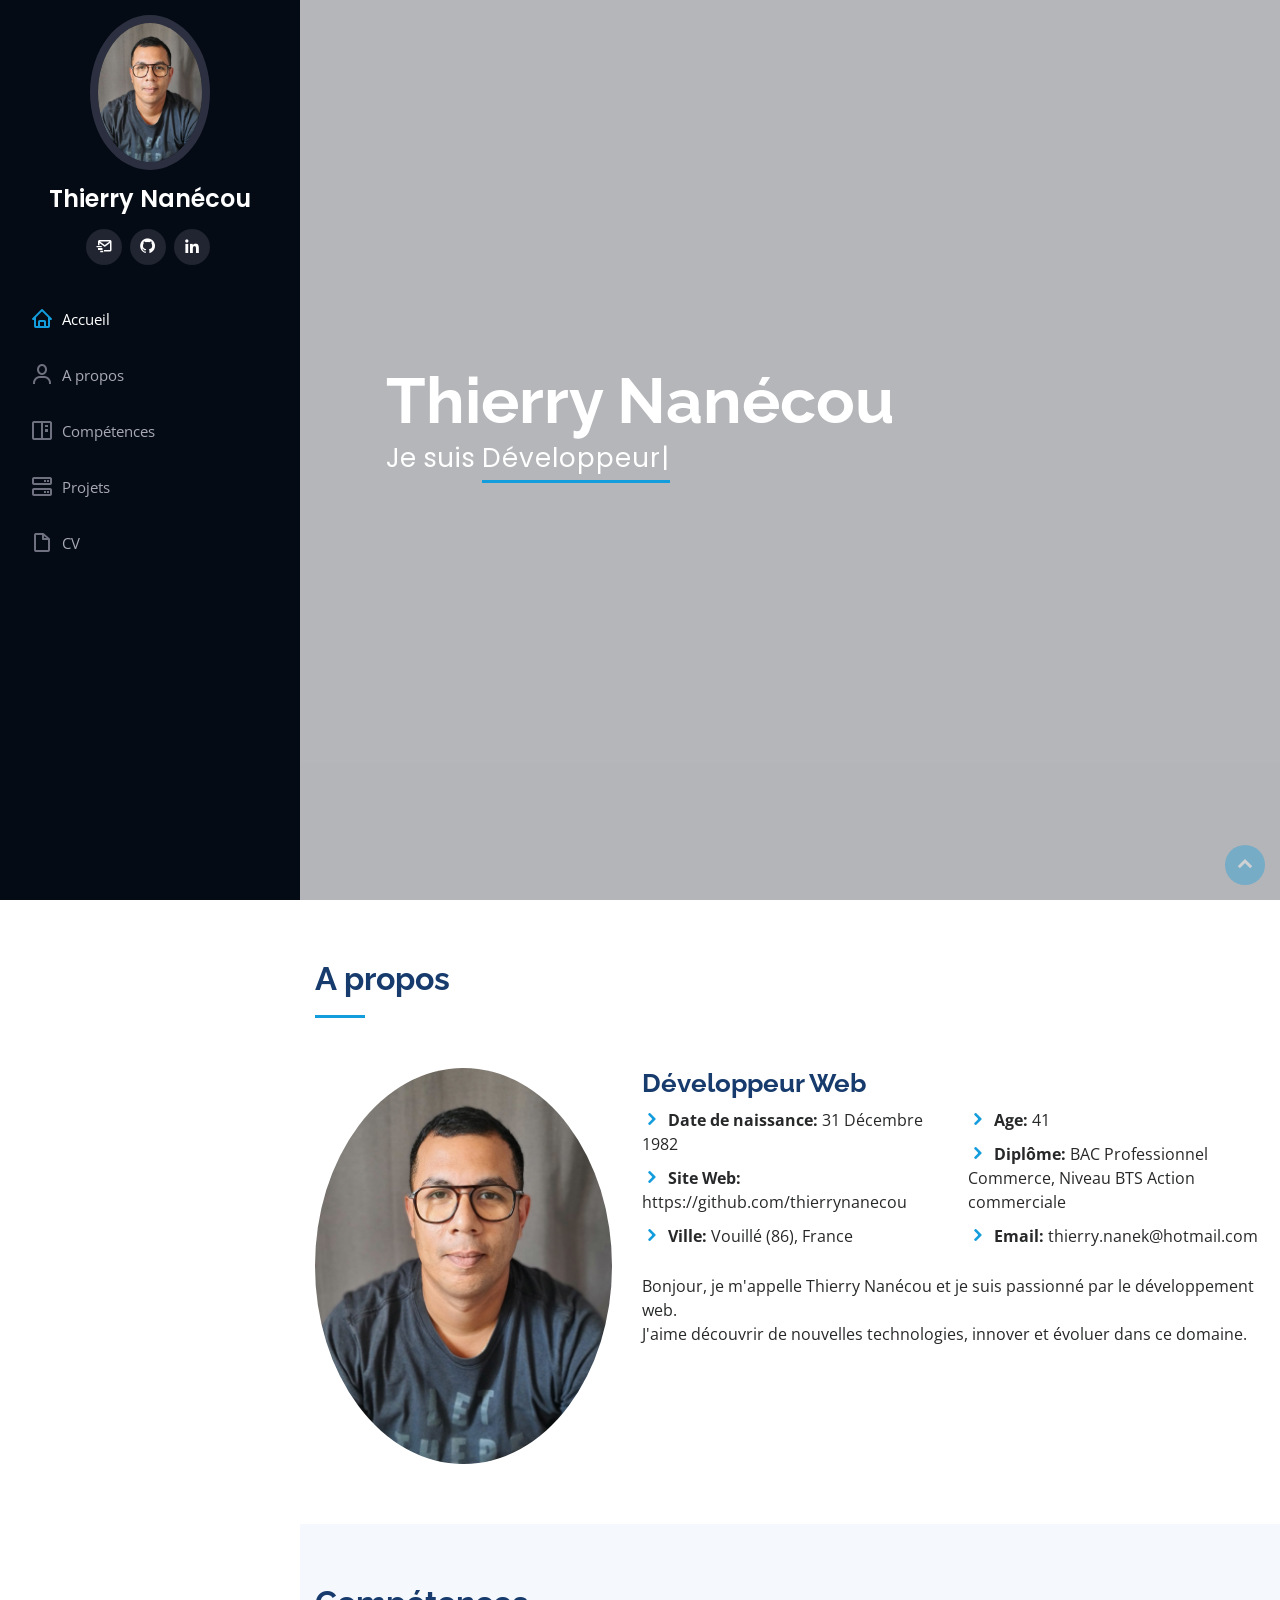
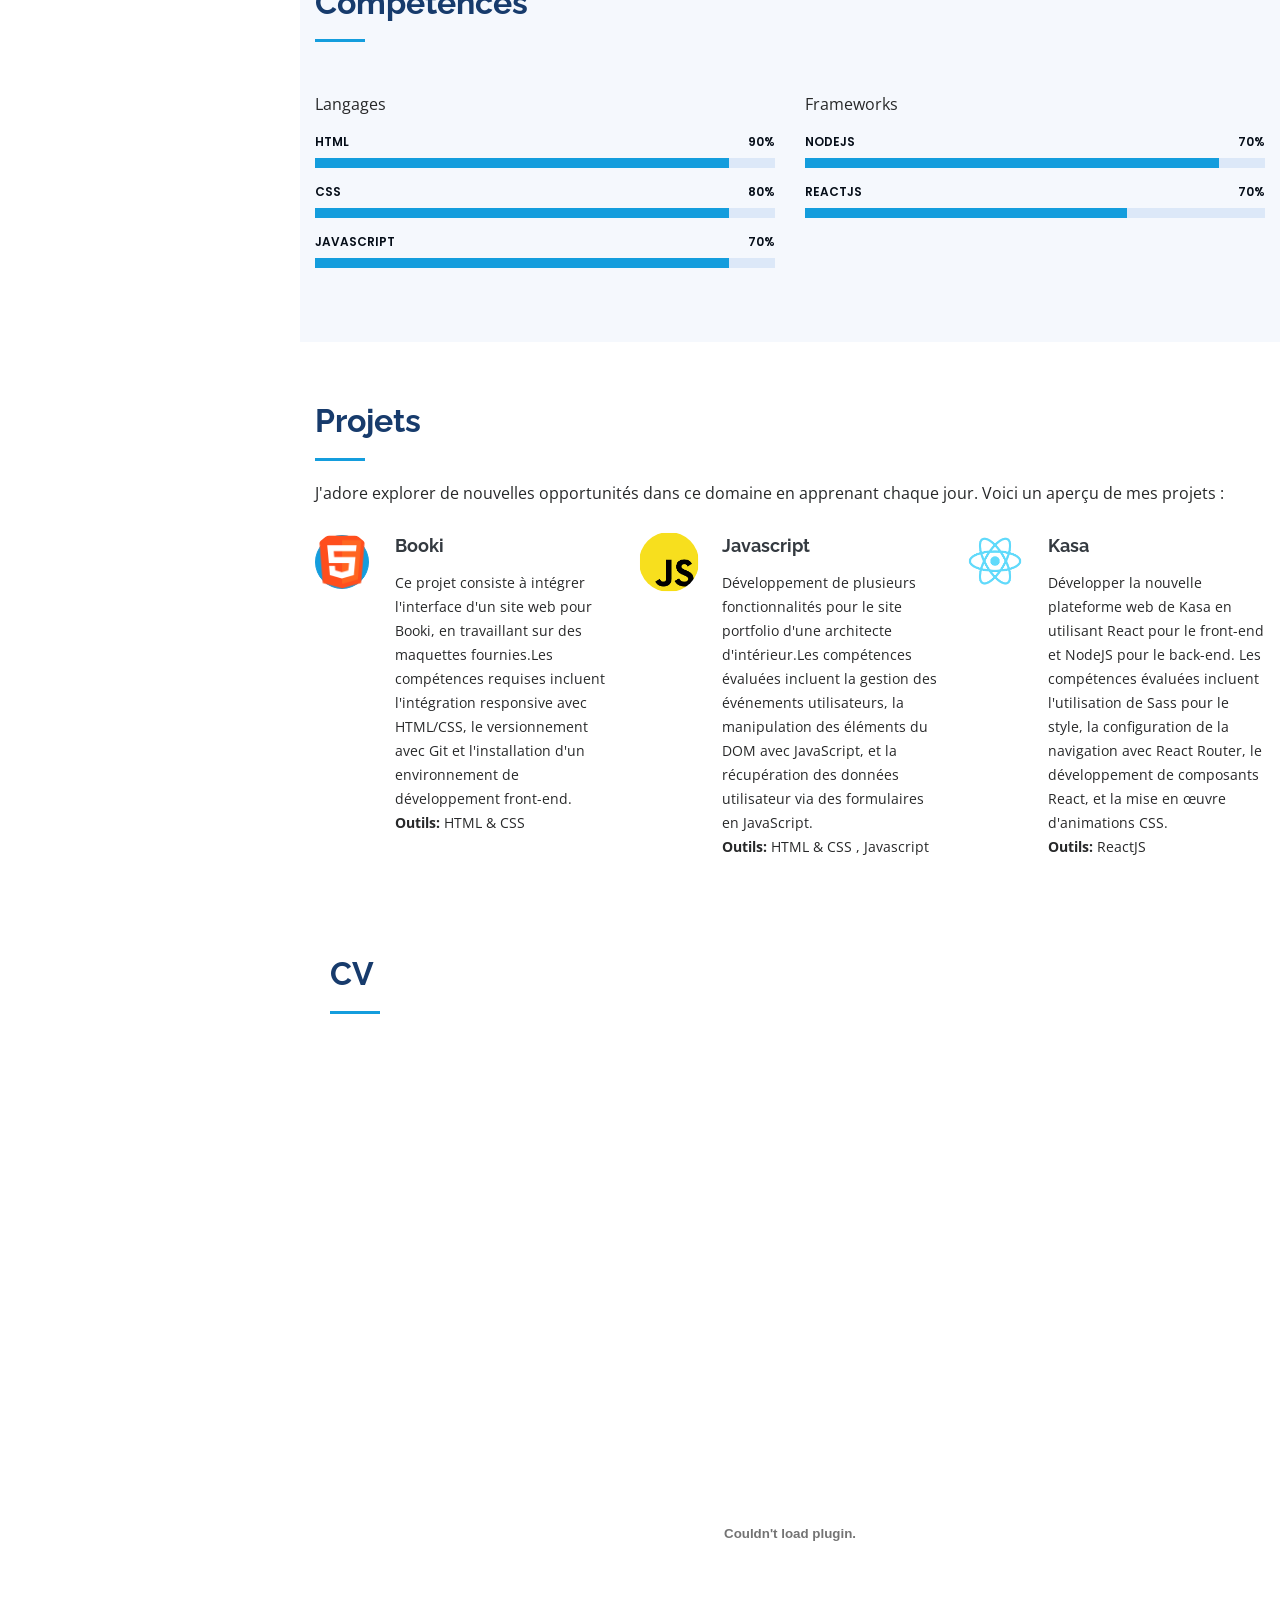
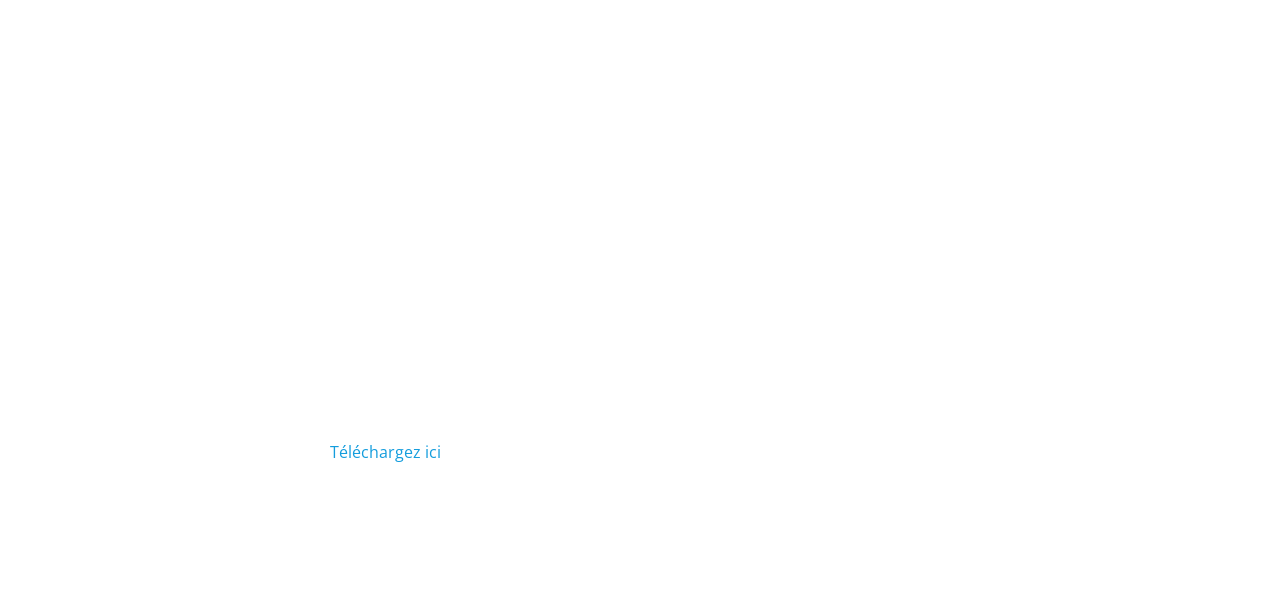
==== commit cbec67c5: "Modification" ====
--- a/index.html
+++ b/index.html
@@ -91,25 +91,25 @@
             <img src="assets/img/photo-thierry.png" class="img-fluid" id="circleit" alt="">
           </div>
           <div class="col-lg-8 pt-4 pt-lg-0 content" data-aos="fade-left">
-            <h3>Développeur Web.</h3>
+            <h3>Développeur Web</h3>
          
             <div class="row">
               <div class="col-lg-6">
                 <ul>
-                  <li><i class="icofont-rounded-right"></i> <strong>Anniversaire:</strong> 31 Décembre 1982</li>
+                  <li><i class="icofont-rounded-right"></i> <strong>Date de naissance:</strong> 31 Décembre 1982</li>
                   <li><i class="icofont-rounded-right"></i> <strong>Site Web:</strong> https://github.com/thierrynanecou </li>
-                  <li><i class="icofont-rounded-right"></i> <strong>Ville:</strong> Vouillé, France</li>
+                  <li><i class="icofont-rounded-right"></i> <strong>Ville:</strong> Vouillé (86), France</li>
                 </ul>
               </div>
               <div class="col-lg-6">
                 <ul>
                   <li><i class="icofont-rounded-right"></i> <strong>Age:</strong> 41</li>
-                  <li><i class="icofont-rounded-right"></i> <strong>Diplôme:</strong> Bachelier</li>
+                  <li><i class="icofont-rounded-right"></i> <strong>Diplôme:</strong> BAC Professionnel Commerce, Niveau BTS Action commerciale</li>
                   <li><i class="icofont-rounded-right"></i> <strong>Email:</strong> thierry.nanek@hotmail.com</li>
                 </ul>
               </div>
             </div>
-            <p>Bonjour! Je suis Thierry Nanécou, passionné d'informatique.J'aime ce milieu où l'innovation et l'apprentissage de nouvelles technologies me permettrait de découvrir encore pleins de nouveautés dans le développement web.</p>
+            <p>Bonjour, je m'appelle Thierry Nanécou et je suis passionné par le développement web. <br> J'aime découvrir de nouvelles technologies, innover et évoluer dans ce domaine.</p>
           </div>
         </div>
 
@@ -186,7 +186,7 @@
 
         <div class="section-title">
           <h2>Projets</h2>
-          <p>J'aime découvrir de nouvelles choses dans ce domaine tout en apprenant jour à jour, voici un aperçu de mes projets:</p>
+          <p>J'adore explorer de nouvelles opportunités dans ce domaine en apprenant chaque jour. Voici un aperçu de mes projets :</p>
         </div>
 
         <div class="row">
--- a/assets/css/style.css
+++ b/assets/css/style.css
@@ -219,7 +219,7 @@
 #hero {
   width: 100%;
   height: 100vh;
-  background: url("../img/photo-thierry2.png") top center;
+  
   background-position: center;
   background-repeat: no-repeat;
   background-size: cover;
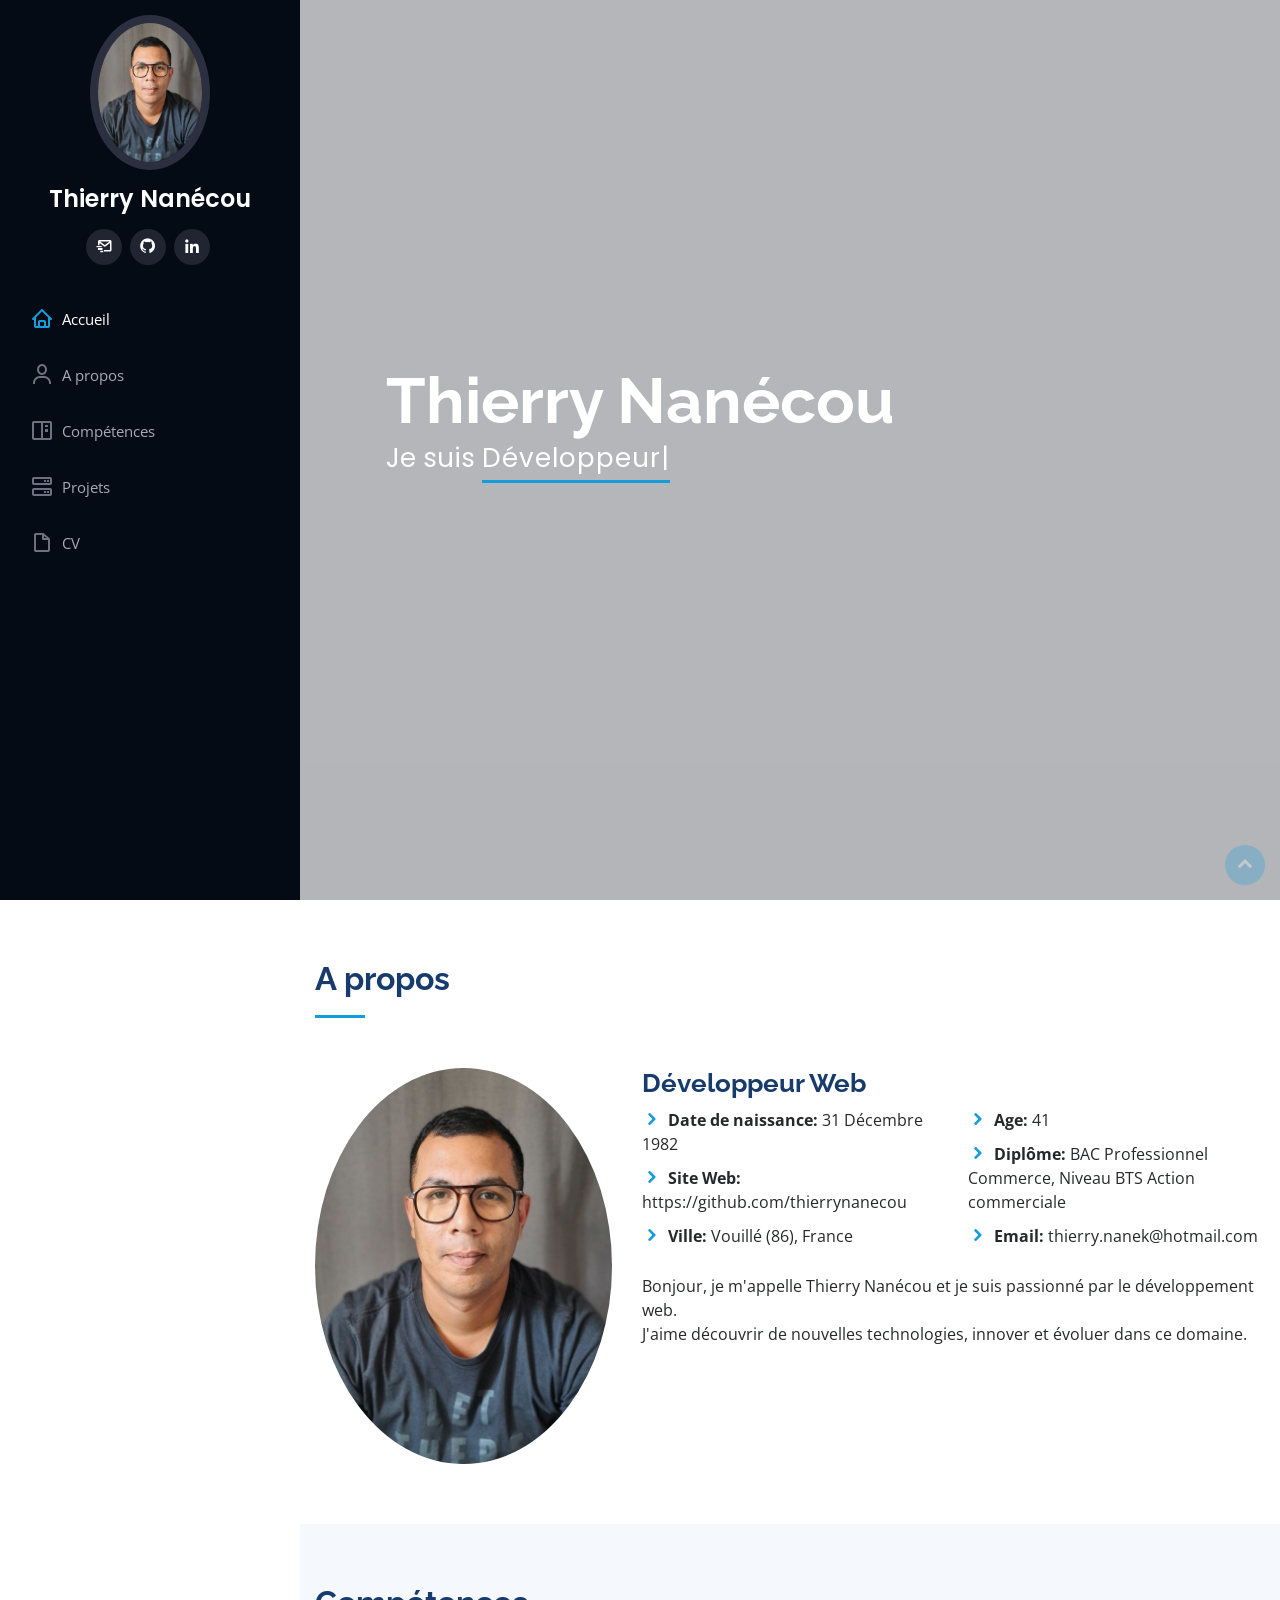
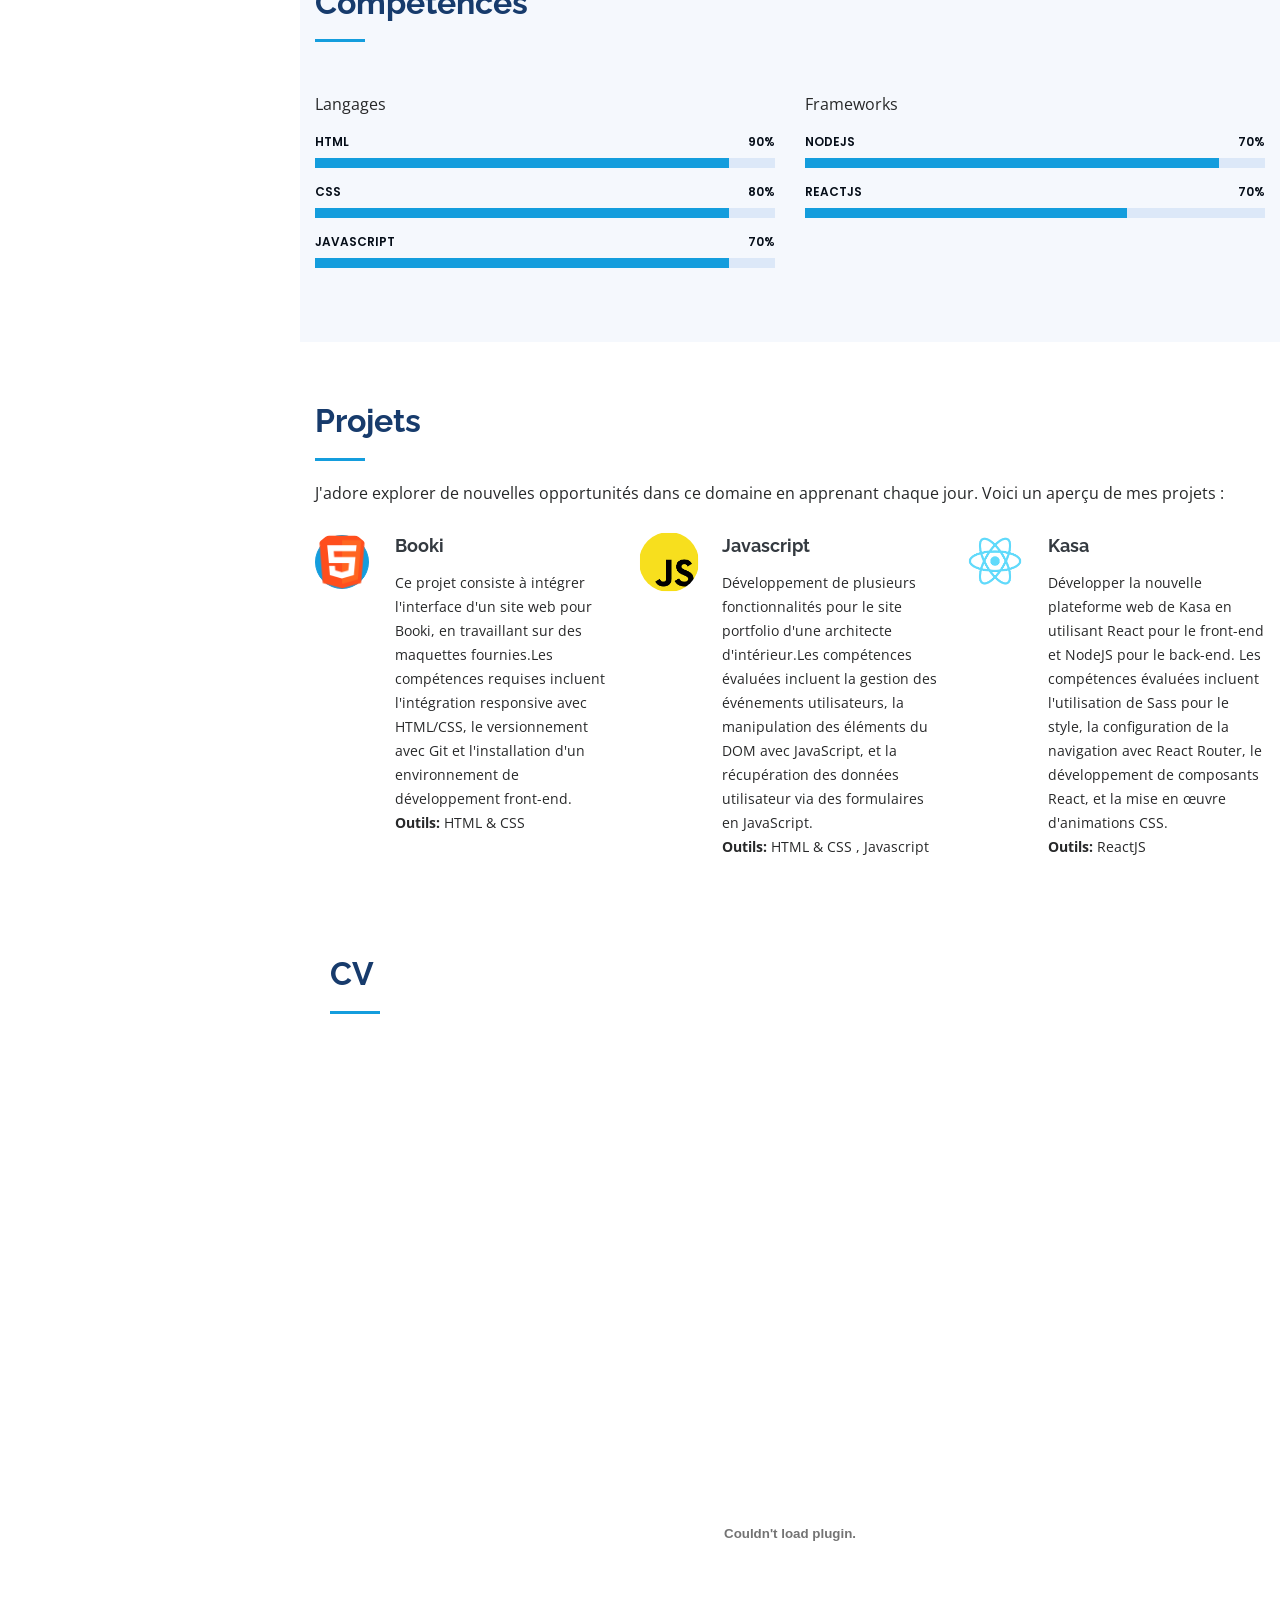
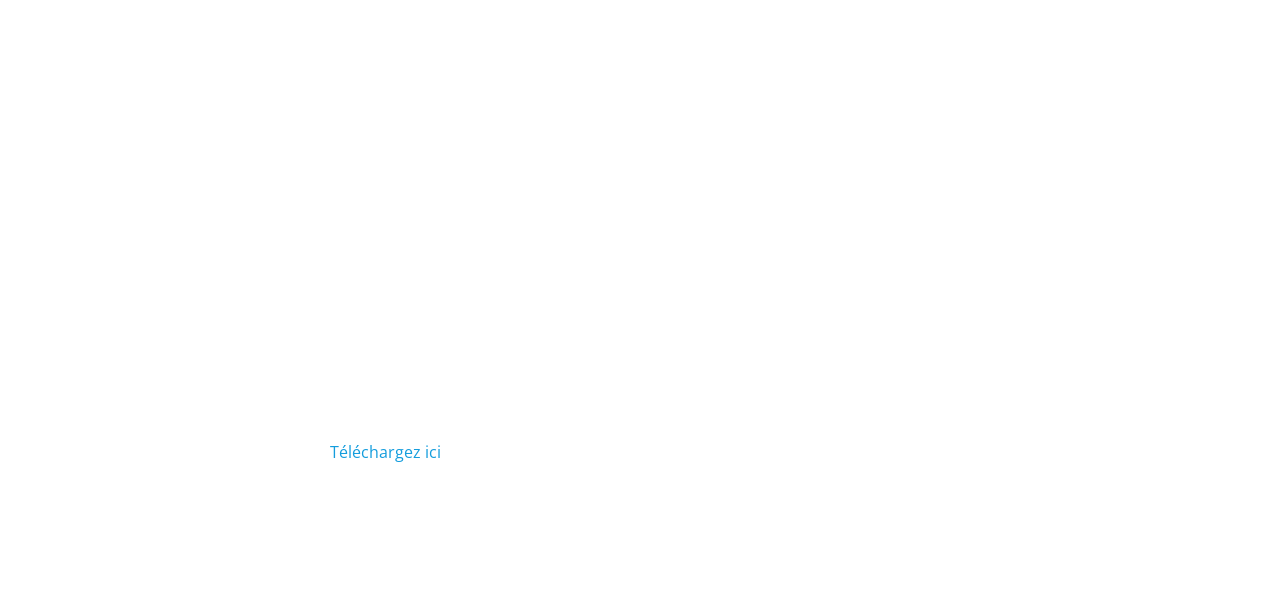
==== commit 7cb081ff: "Modification" ====
--- a/index.html
+++ b/index.html
@@ -46,9 +46,7 @@
           
           <a target="_blank" href="mailto:thierry.nanek@hotmail.com" class="instagram"><i class="bx bx-mail-send"></i></a>
           <a target="_blank" href="https://github.com/thierrynanecou" class="instagram"><i class="bx bxl-github"></i></a>
-          <a target="_blank" href="www.linkedin.com/in/
-          thierry-nanecou-5bab09167
-          " class="linkedin"><i class="bx bxl-linkedin"></i></a>
+          <a target="_blank" href="https://www.linkedin.com/in/thierry-nanecou-5bab09167/" class="linkedin"><i class="bx bxl-linkedin"></i></a>
         </div>
       </div>
 
@@ -71,7 +69,7 @@
   <section id="hero" class="d-flex flex-column justify-content-center align-items-center">
     <div class="hero-container" data-aos="fade-in">
       <h1>Thierry Nanécou</h1>
-      <p>Je suis  <span class="typed" data-typed-items="Développeur"></span></p>
+      <p>Je suis  <span class="typed" data-typed-items="Développeur,Curieux,Passionné"></span></p>
     </div>
   </section><!-- End Hero -->
 
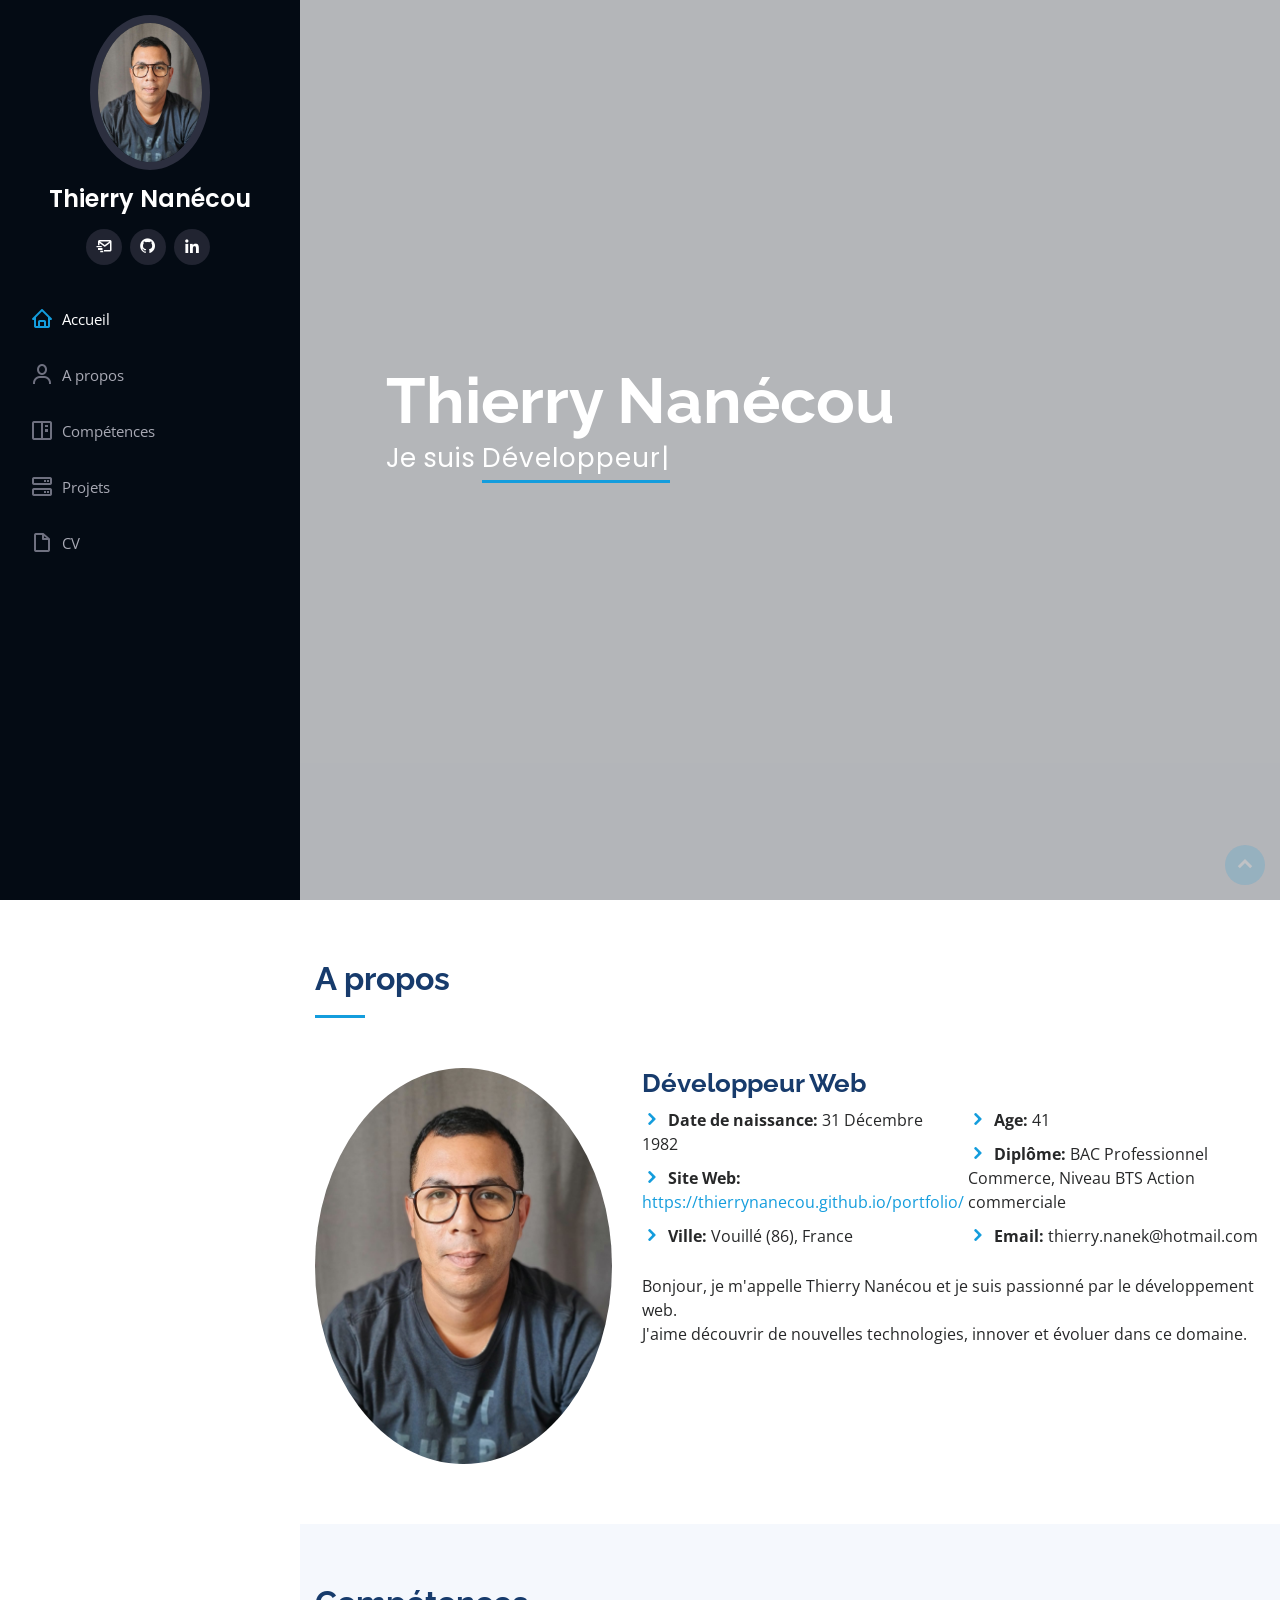
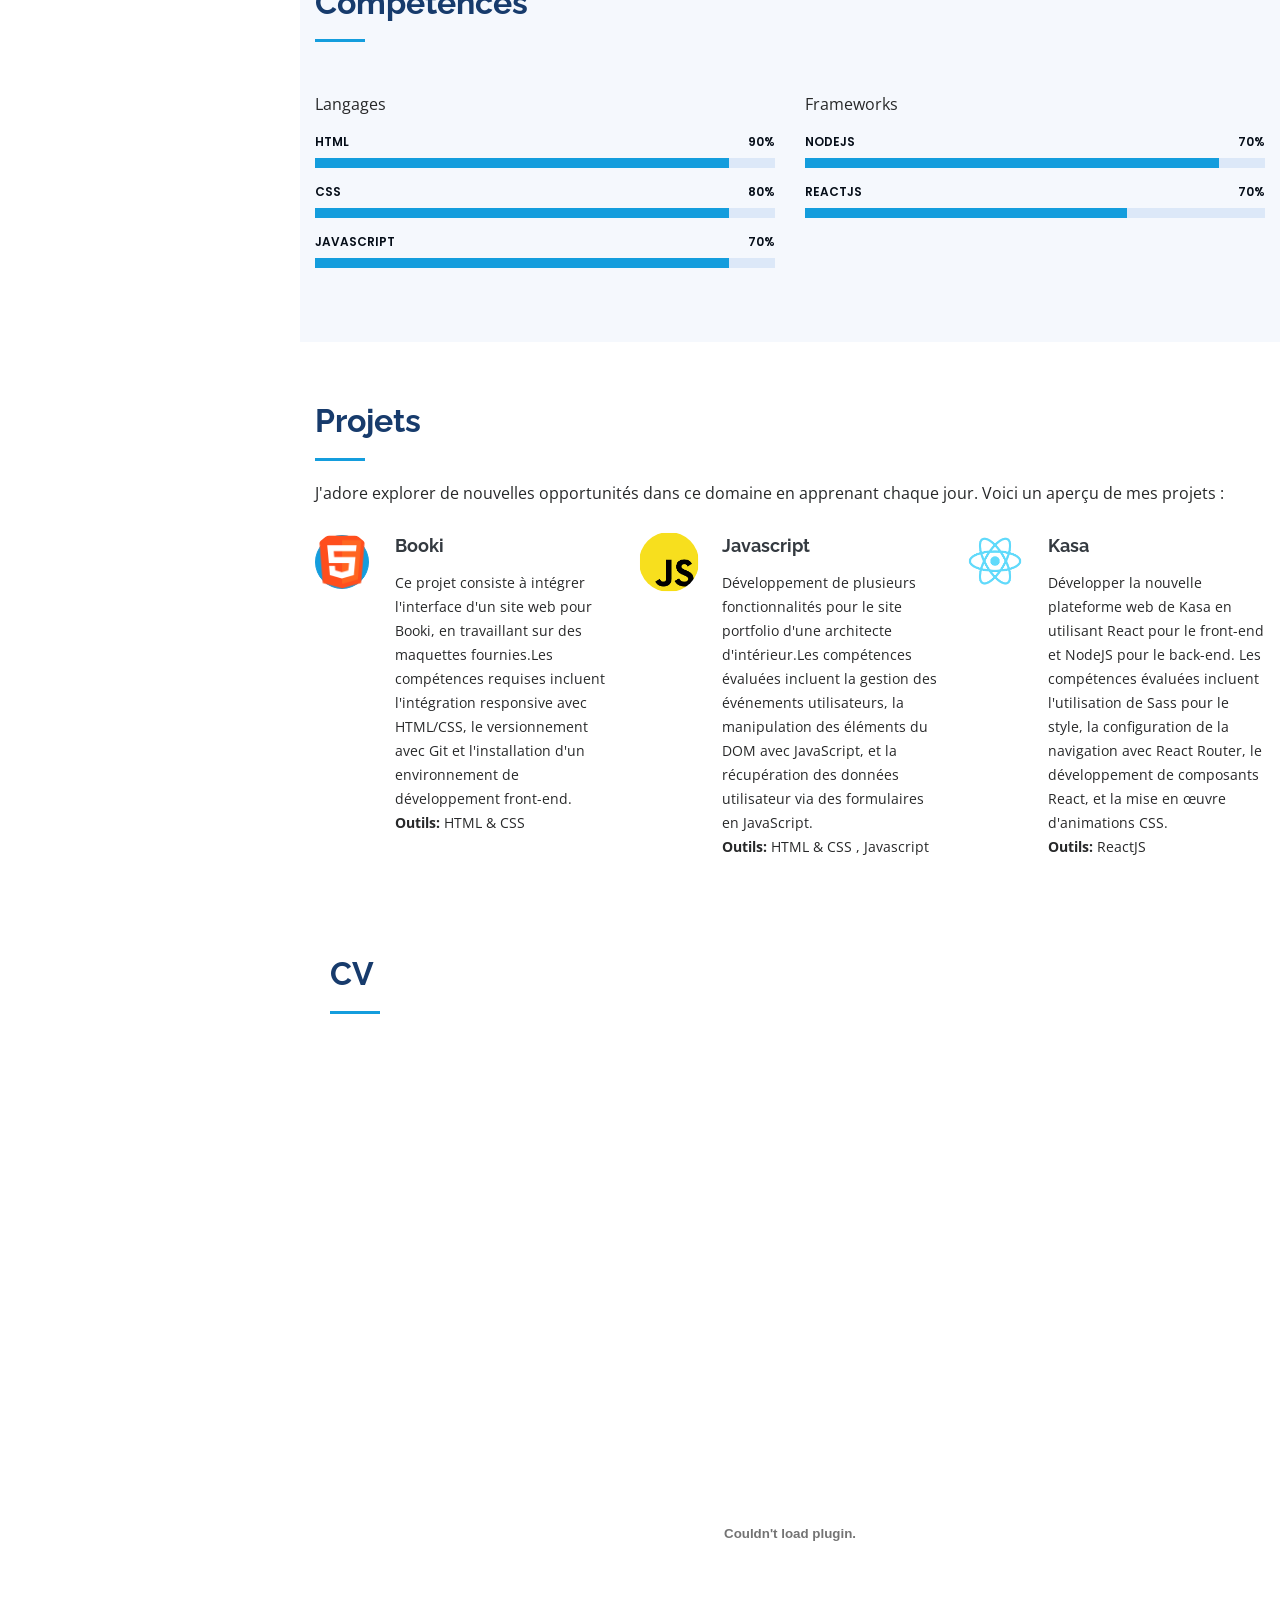
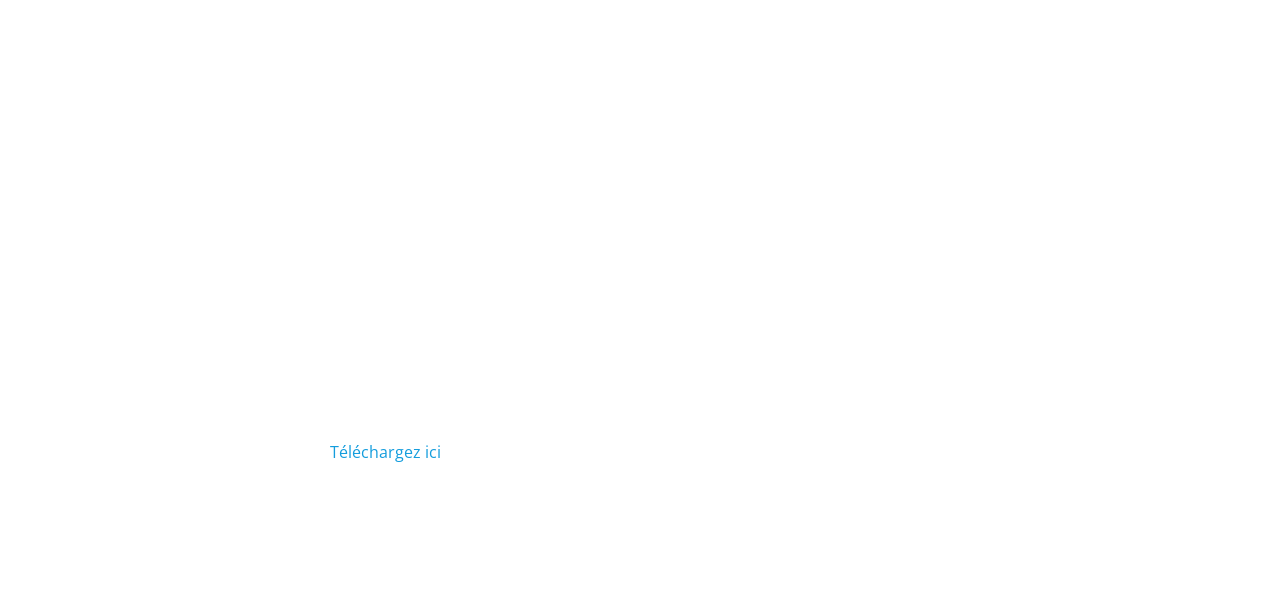
==== commit eafe8c91: "Lien Portfolio" ====
--- a/index.html
+++ b/index.html
@@ -95,7 +95,7 @@
               <div class="col-lg-6">
                 <ul>
                   <li><i class="icofont-rounded-right"></i> <strong>Date de naissance:</strong> 31 Décembre 1982</li>
-                  <li><i class="icofont-rounded-right"></i> <strong>Site Web:</strong> https://github.com/thierrynanecou </li>
+                  <li><i class="icofont-rounded-right"></i> <strong>Site Web:</strong> <a href="https://thierrynanecou.github.io/portfolio/">https://thierrynanecou.github.io/portfolio/</a></li>
                   <li><i class="icofont-rounded-right"></i> <strong>Ville:</strong> Vouillé (86), France</li>
                 </ul>
               </div>
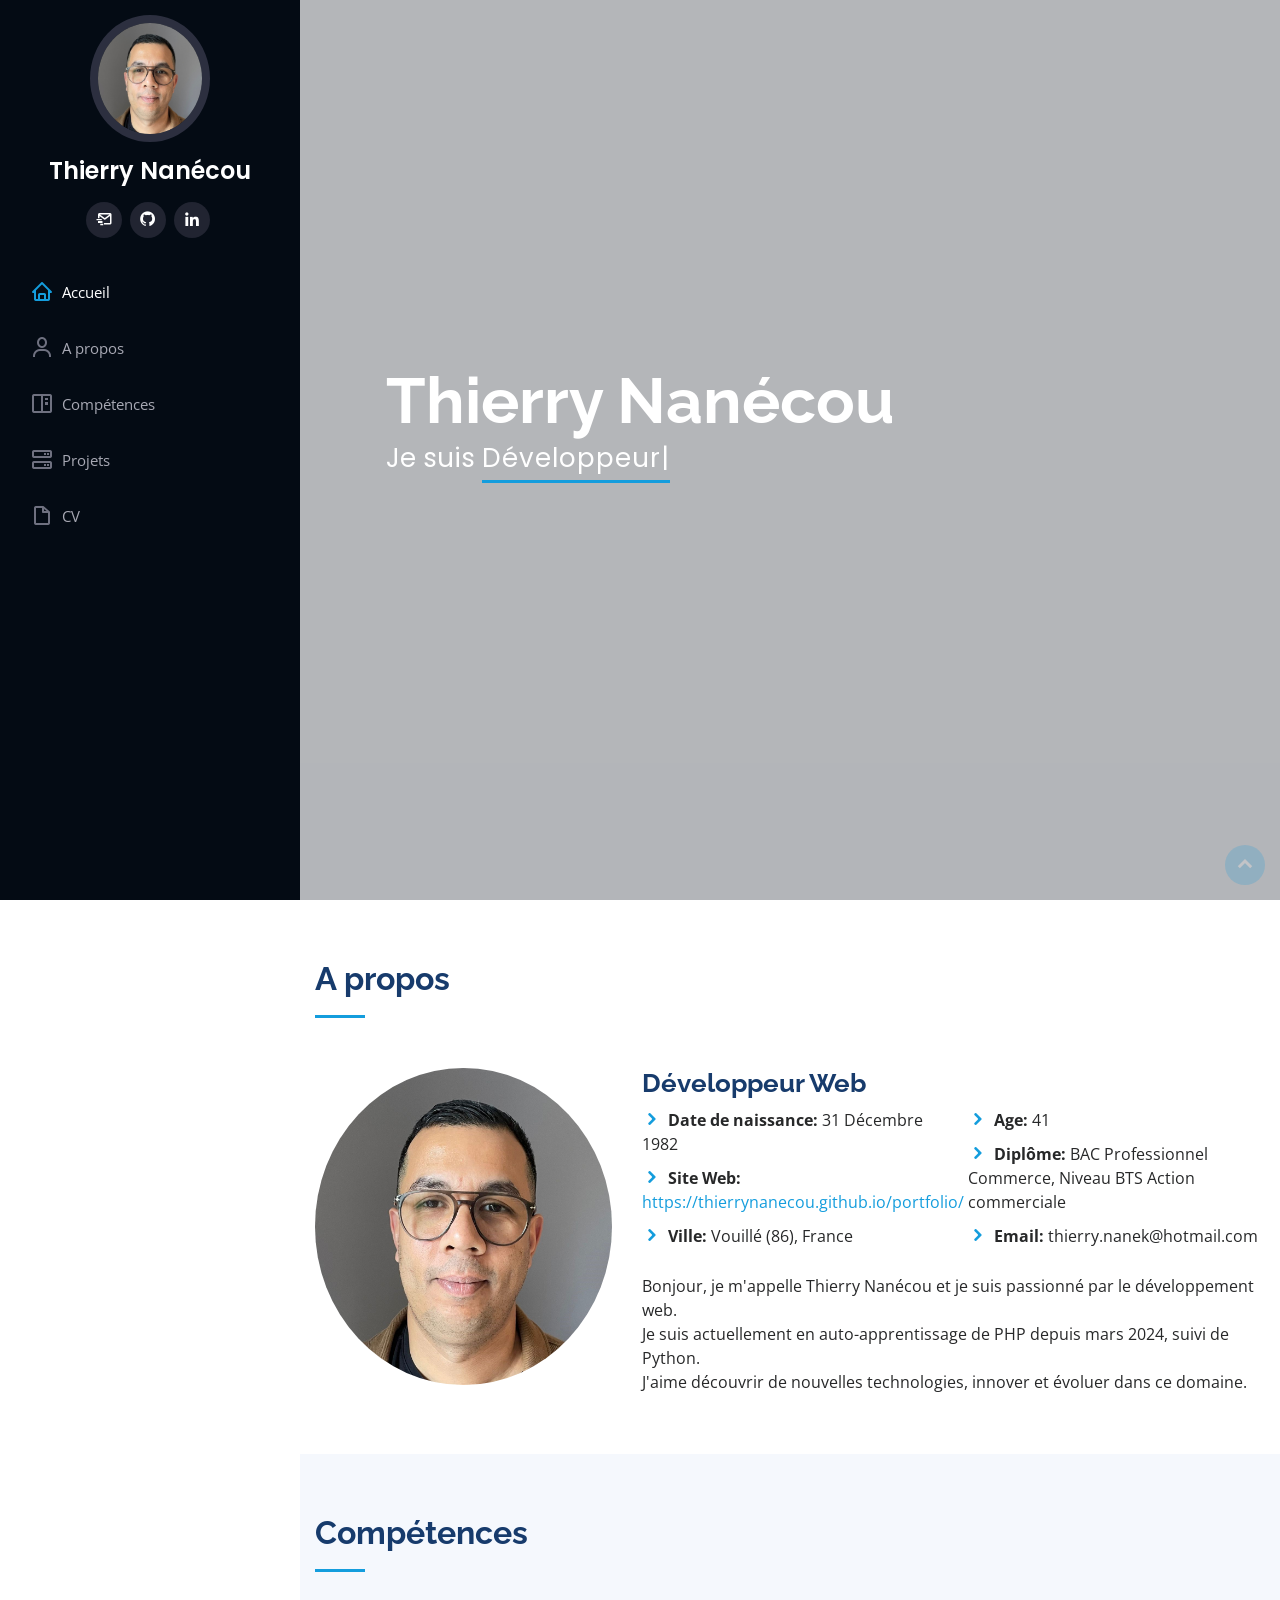
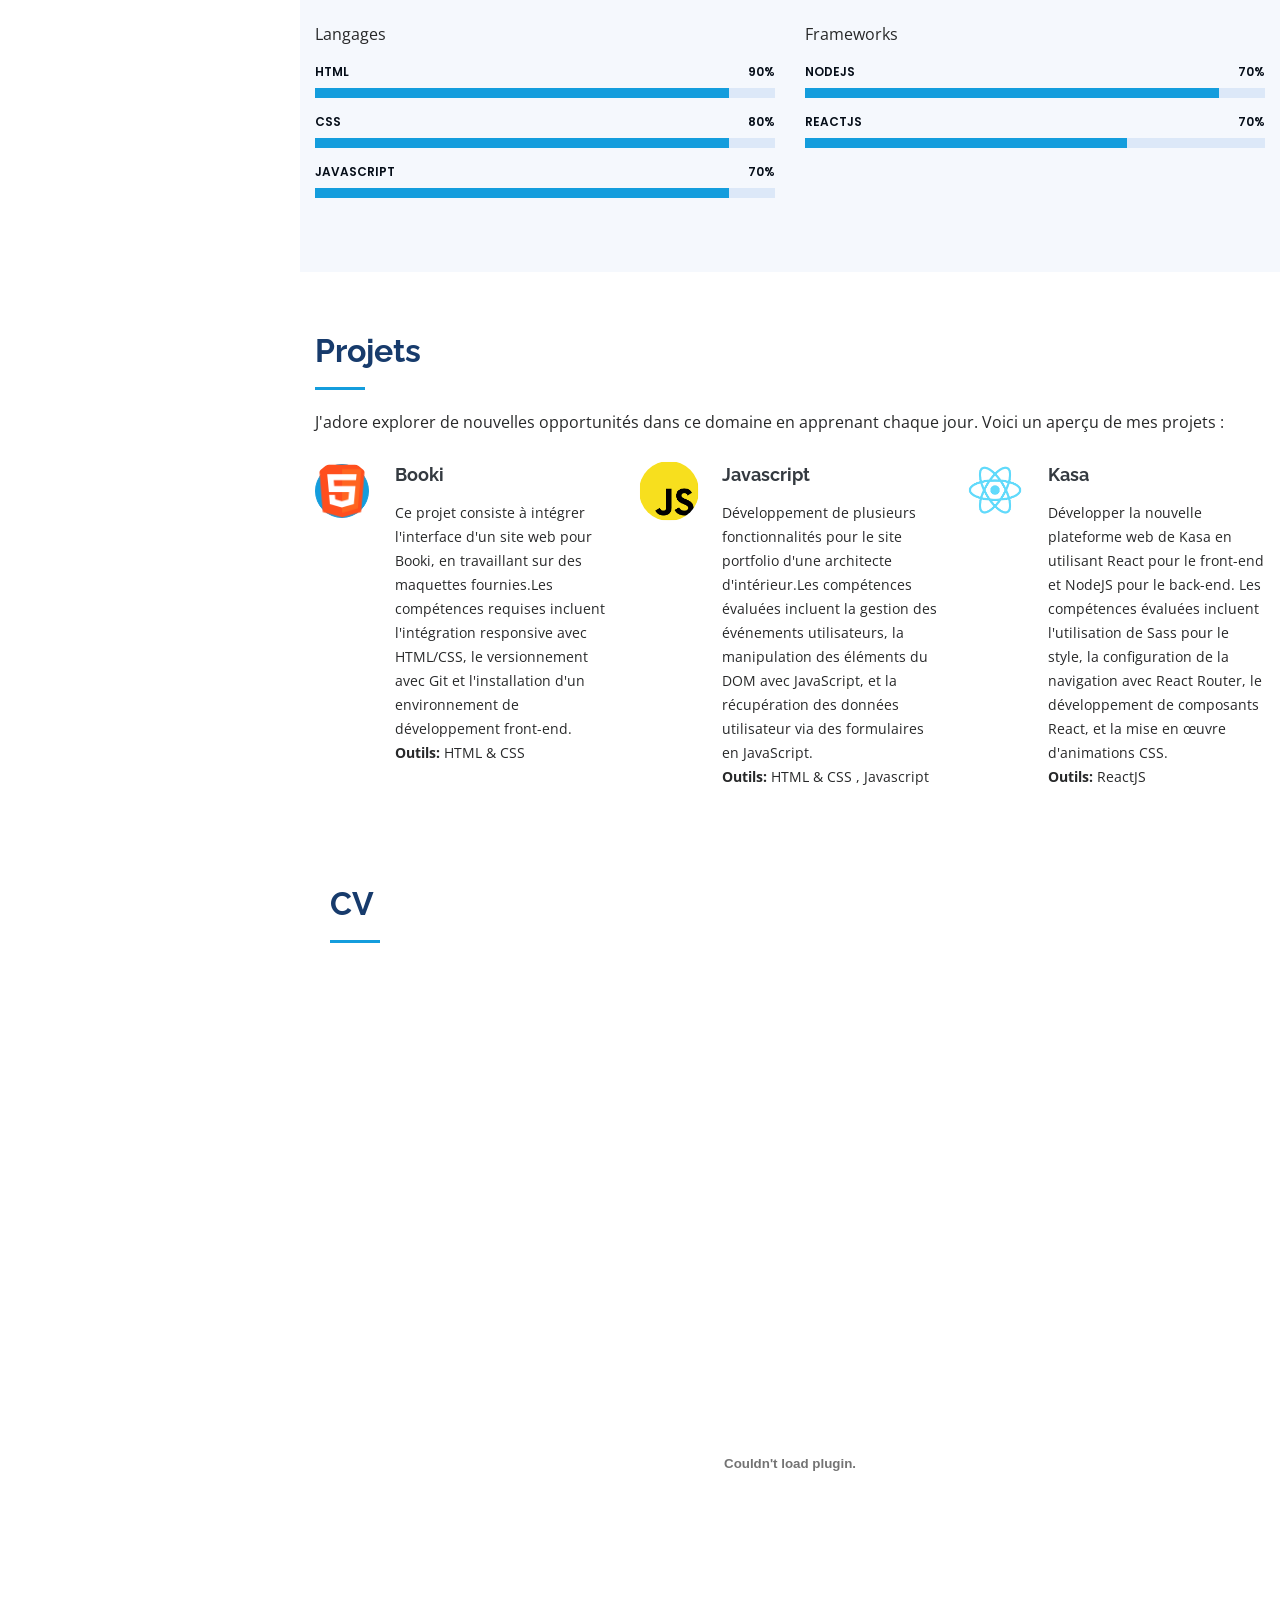
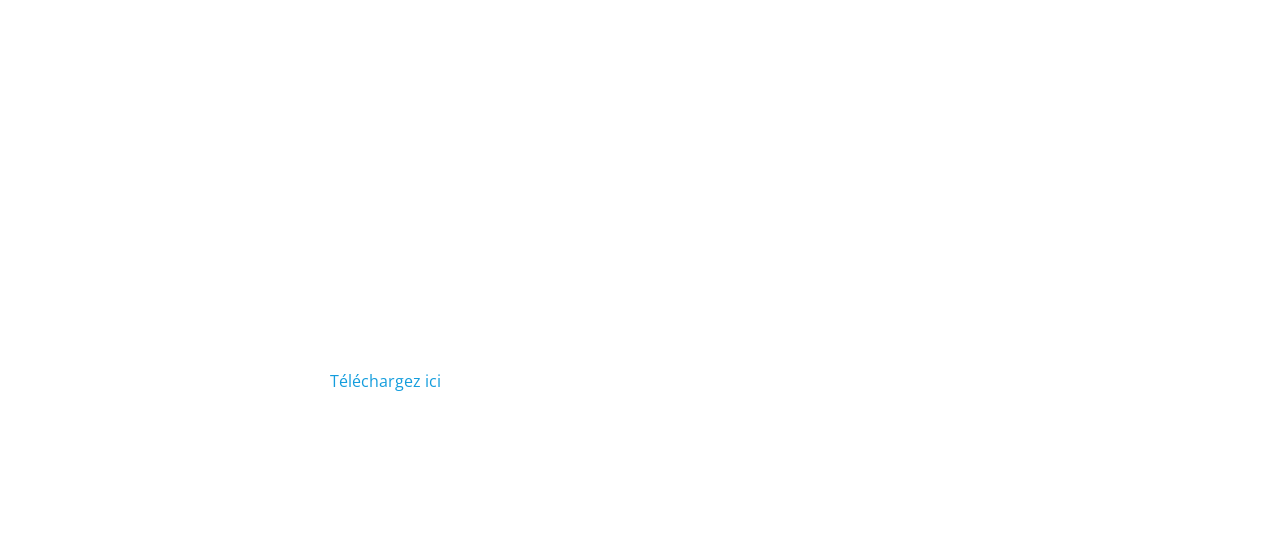
==== commit 53a9dd7d: "Final" ====
--- a/index.html
+++ b/index.html
@@ -40,7 +40,7 @@
     <div class="d-flex flex-column">
 
       <div class="profile">
-        <img src="assets/img/photo-thierry.png" alt="" class="img-fluid rounded-circle">
+        <img src="assets/img/Photo-Thierry.jpg" alt="" class="img-fluid rounded-circle">
         <h1 class="text-light"><a href="">Thierry Nanécou</a></h1>
         <div class="social-links mt-3 text-center">
           
@@ -86,7 +86,7 @@
 
         <div class="row">
           <div class="col-lg-4" data-aos="fade-right">
-            <img src="assets/img/photo-thierry.png" class="img-fluid" id="circleit" alt="">
+            <img src="assets/img/Photo-Thierry.jpg" class="img-fluid" id="circleit" alt="">
           </div>
           <div class="col-lg-8 pt-4 pt-lg-0 content" data-aos="fade-left">
             <h3>Développeur Web</h3>
@@ -107,7 +107,7 @@
                 </ul>
               </div>
             </div>
-            <p>Bonjour, je m'appelle Thierry Nanécou et je suis passionné par le développement web. <br> J'aime découvrir de nouvelles technologies, innover et évoluer dans ce domaine.</p>
+            <p>Bonjour, je m'appelle Thierry Nanécou et je suis passionné par le développement web. <br>Je suis actuellement en auto-apprentissage de PHP depuis mars 2024, suivi de Python.<br> J'aime découvrir de nouvelles technologies, innover et évoluer dans ce domaine.  </p>
           </div>
         </div>
 
